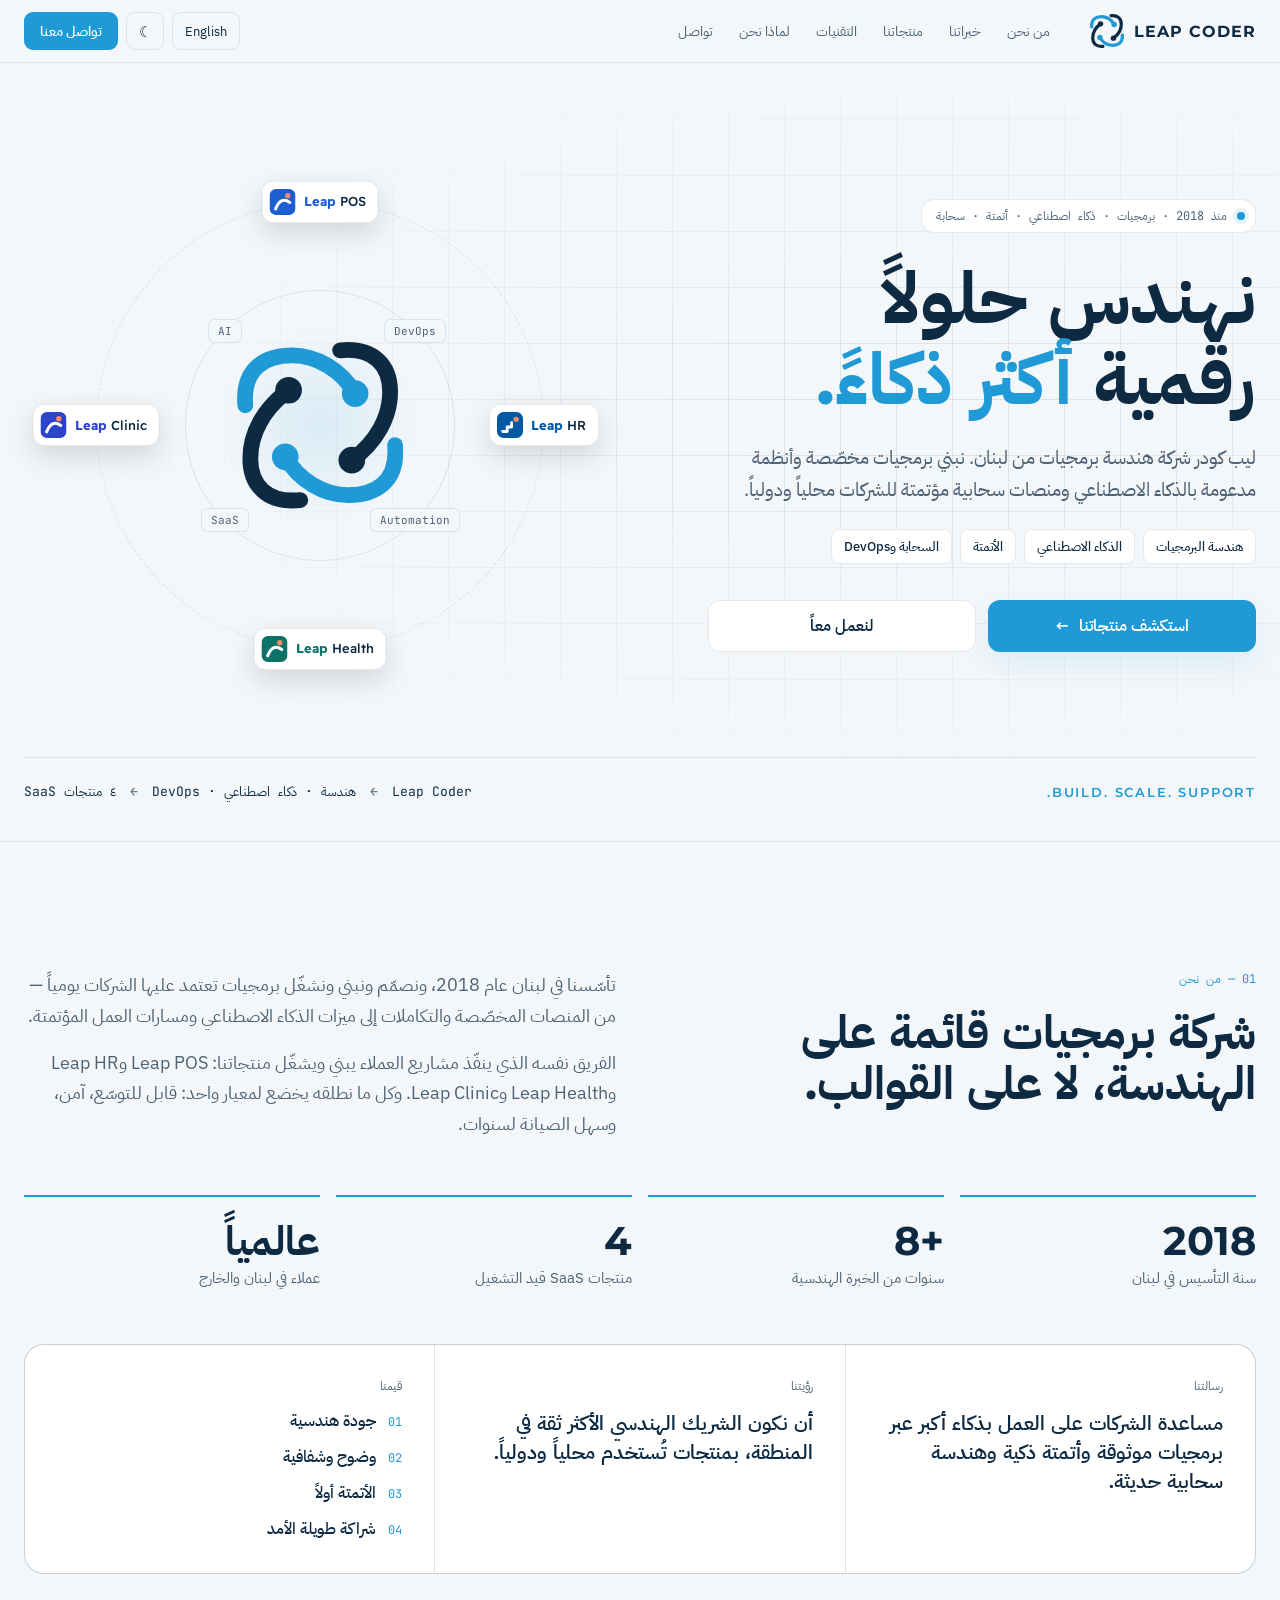
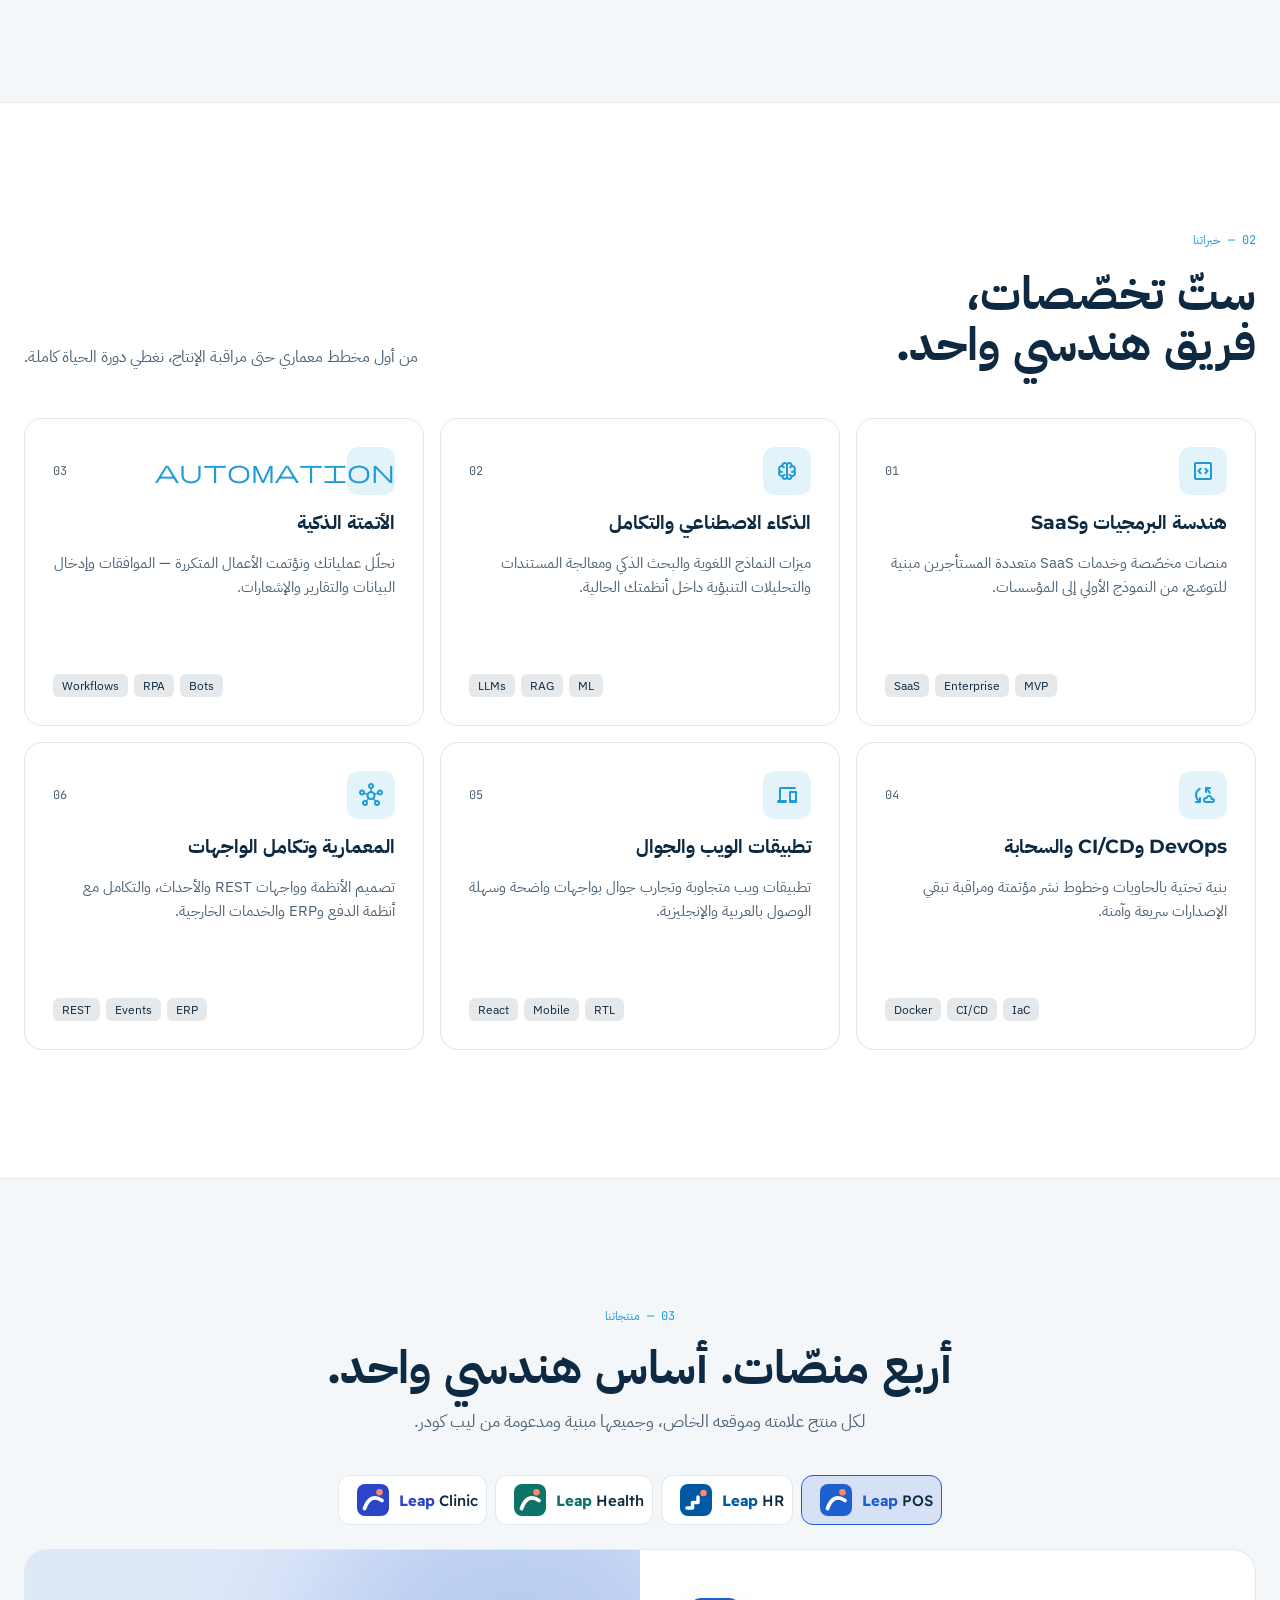
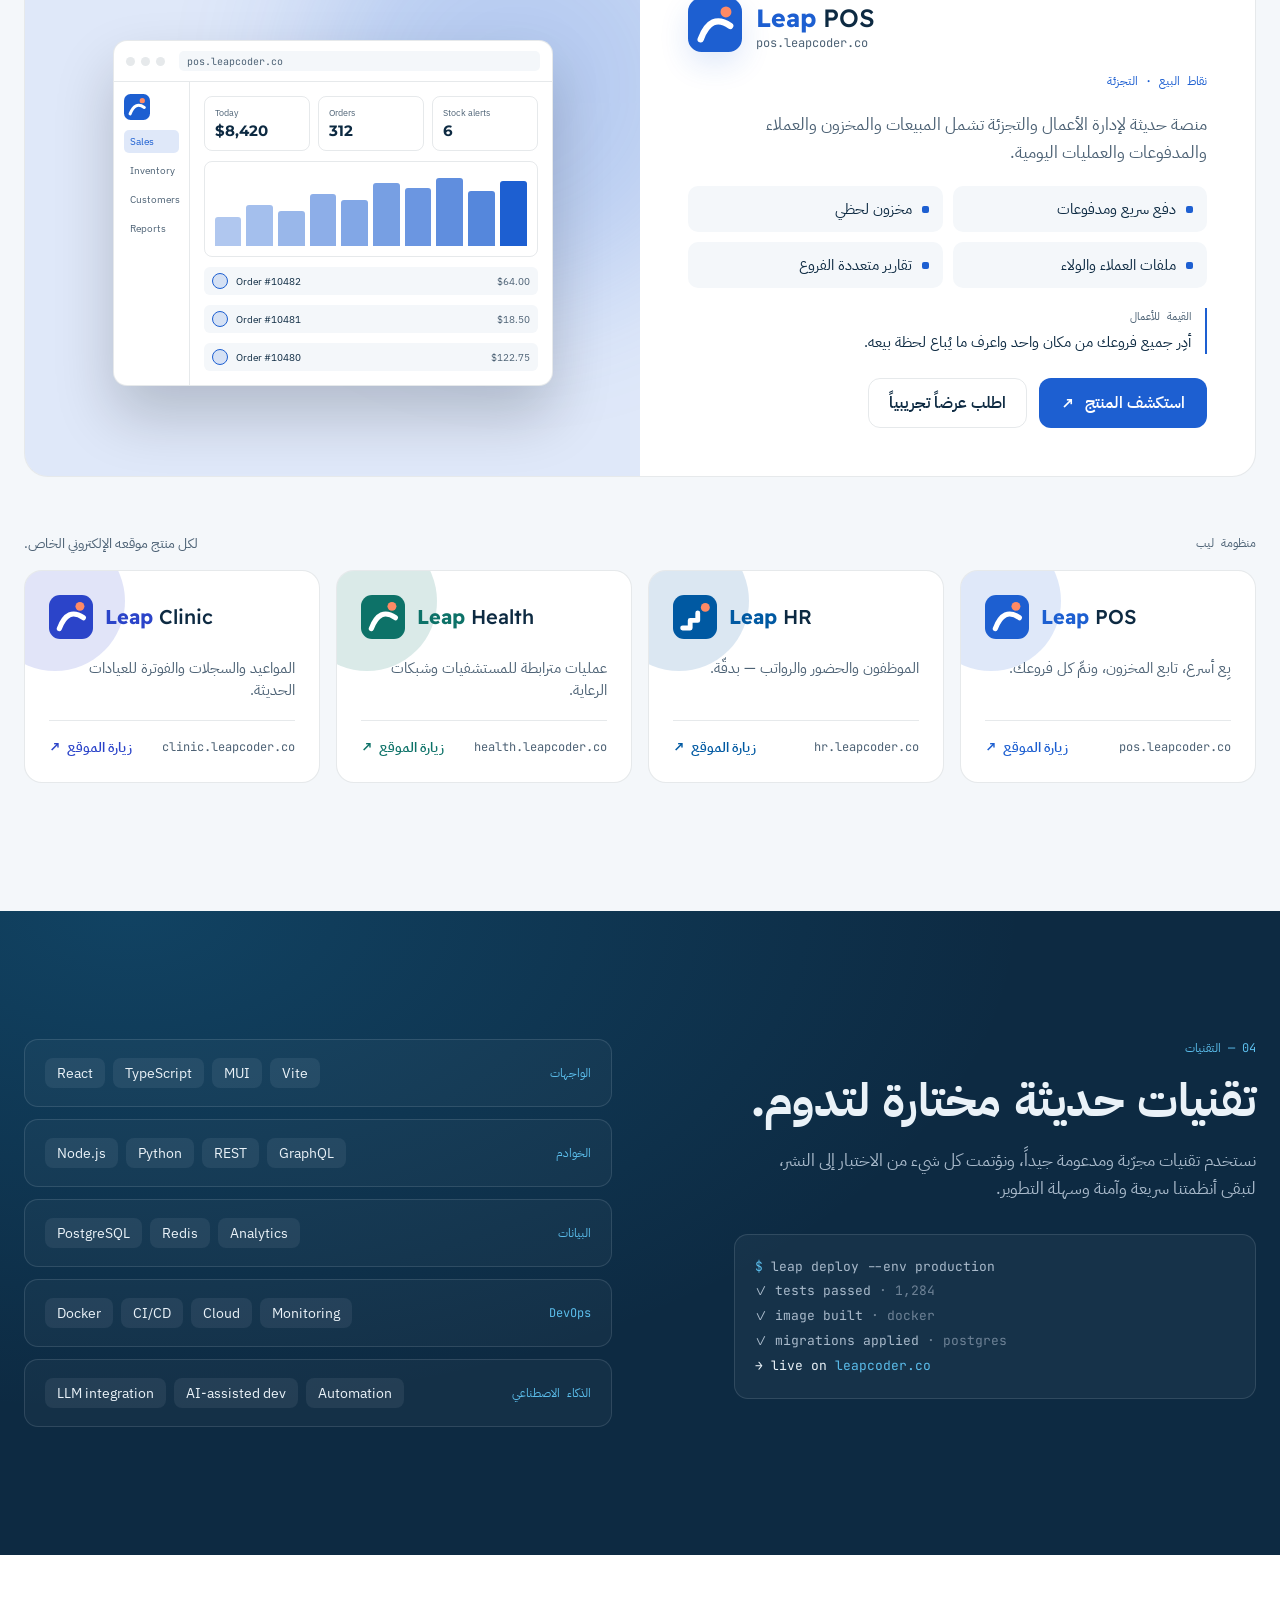
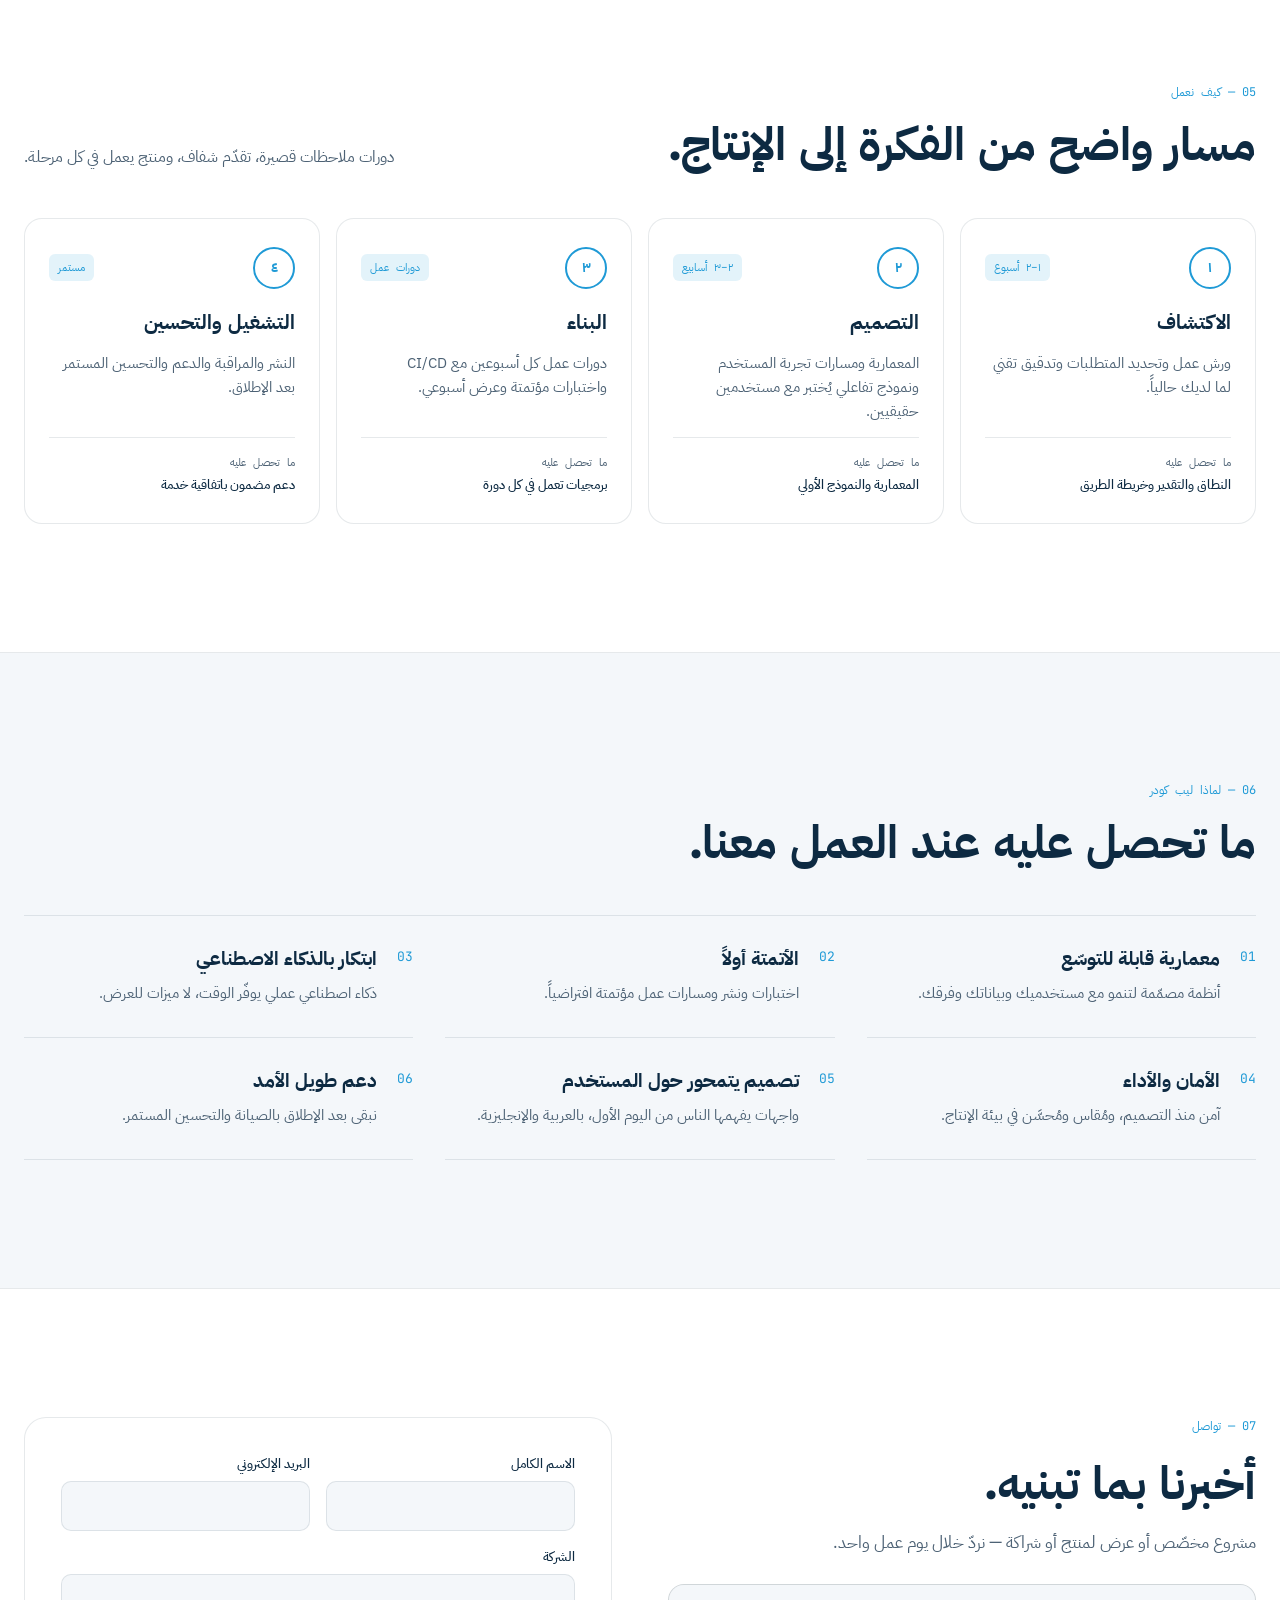
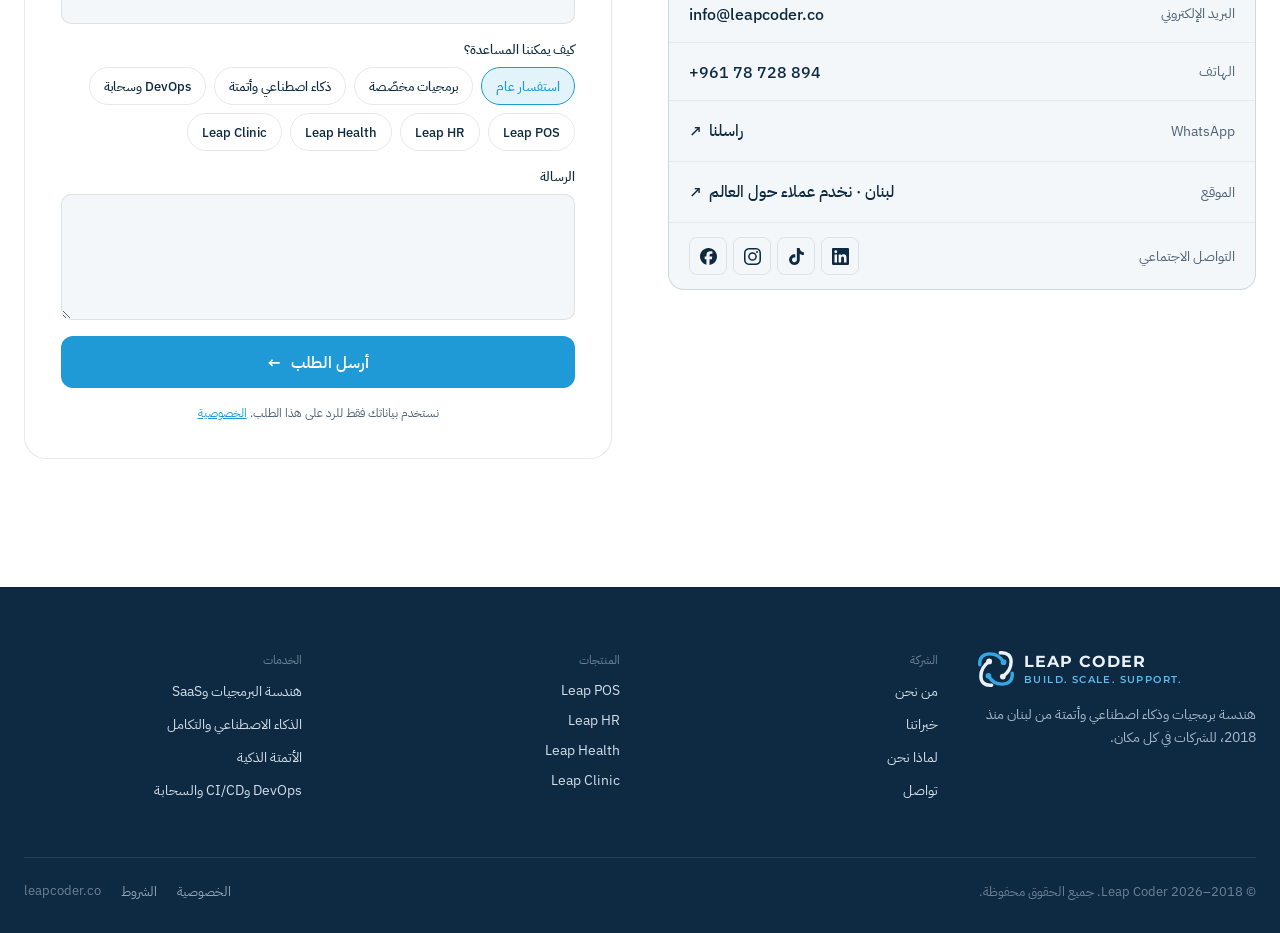
==== ar/index.html @ 36e9405f "build: leap-coder 5da860b" ====
<!doctype html>
<html lang="ar" dir="rtl">
  <head>
    <meta charset="UTF-8" />
    <meta name="viewport" content="width=device-width, initial-scale=1, viewport-fit=cover" />
    <script>
      // Pre-paint: theme from localStorage['lc-theme'] or prefers-color-scheme; lang/dir from the route.
      (function () {
        var d = document.documentElement;
        var t = null;
        try { t = localStorage.getItem('lc-theme'); } catch (e) {}
        if (t !== 'light' && t !== 'dark') {
          t = window.matchMedia && window.matchMedia('(prefers-color-scheme: light)').matches ? 'light' : 'dark';
        }
        d.setAttribute('data-theme', t);
        if (/^\/ar(\/|$)/.test(location.pathname)) { d.lang = 'ar'; d.dir = 'rtl'; }
      })();
    </script>
    <title>ليب كودر — نهندس حلولاً رقمية أكثر ذكاءً</title>
    <meta name="description" content="ليب كودر — هندسة برمجيات وذكاء اصطناعي وأتمتة وDevOps من لبنان. موطن Leap POS وLeap HR وLeap Health وLeap Clinic." />
    <link rel="icon" type="image/svg+xml" href="/leapcoder-mark.svg" />
    <link rel="canonical" href="https://leapcoder.co/ar/" />
    <link rel="alternate" hreflang="en" href="https://leapcoder.co/" />
    <link rel="alternate" hreflang="ar" href="https://leapcoder.co/ar/" />
    <link rel="alternate" hreflang="x-default" href="https://leapcoder.co/" />
    <meta name="theme-color" content="#0D2A42" />
    <meta property="og:type" content="website" />
    <meta property="og:site_name" content="Leap Coder" />
    <meta property="og:locale" content="ar_LB" />
    <meta property="og:title" content="ليب كودر — نهندس حلولاً رقمية أكثر ذكاءً" />
    <meta property="og:description" content="هندسة برمجيات وذكاء اصطناعي وأتمتة وDevOps من لبنان. موطن Leap POS وLeap HR وLeap Health وLeap Clinic." />
    <meta property="og:url" content="https://leapcoder.co/ar/" />
    <meta property="og:image" content="https://leapcoder.co/og-image.png" />
    <meta property="og:image:width" content="1200" />
    <meta property="og:image:height" content="630" />
    <meta name="twitter:card" content="summary_large_image" />
    <meta name="twitter:title" content="ليب كودر — نهندس حلولاً رقمية أكثر ذكاءً" />
    <meta name="twitter:description" content="هندسة برمجيات وذكاء اصطناعي وأتمتة وDevOps من لبنان. موطن Leap POS وLeap HR وLeap Health وLeap Clinic." />
    <meta name="twitter:image" content="https://leapcoder.co/og-image.png" />
    <script type="application/ld+json">{"@context":"https://schema.org","@type":"Organization","name":"Leap Coder","url":"https://leapcoder.co","slogan":"Build. Scale. Support.","foundingDate":"2018","hasMap":"https://maps.app.goo.gl/2paXP2Js2Pjn98LX8","sameAs":["https://www.facebook.com/leapcoder","https://www.instagram.com/leap_coder","https://www.tiktok.com/@leap_coder","https://www.linkedin.com/company/leap-coder"],"foundingLocation":{"@type":"Place","name":"Lebanon"},"email":"info@leapcoder.co","telephone":"+961-78-728-894","contactPoint":{"@type":"ContactPoint","telephone":"+961-78-728-894","email":"info@leapcoder.co","contactType":"sales","availableLanguage":["English","Arabic"]},"address":{"@type":"PostalAddress","addressCountry":"LB"},"brand":[{"@type":"Brand","name":"Leap POS","url":"https://pos.leapcoder.co"},{"@type":"Brand","name":"Leap HR","url":"https://hr.leapcoder.co"},{"@type":"Brand","name":"Leap Health","url":"https://health.leapcoder.co"},{"@type":"Brand","name":"Leap Clinic","url":"https://clinic.leapcoder.co"}]}</script>
    <link rel="preconnect" href="https://fonts.googleapis.com" />
    <link rel="preconnect" href="https://fonts.gstatic.com" crossorigin />
    <link
      rel="stylesheet"
      href="https://fonts.googleapis.com/css2?family=IBM+Plex+Sans+Arabic:wght@400;500;600;700&family=IBM+Plex+Sans:wght@400;500;600&family=JetBrains+Mono:wght@400;500&family=Montserrat:wght@600;700&family=Readex+Pro:wght@500;700&display=swap"
    />
    <link
      rel="stylesheet"
      href="https://fonts.googleapis.com/css2?family=Material+Symbols+Rounded:opsz,wght,FILL,GRAD@24,400,0,0&display=block"
    />
    <script type="module" crossorigin src="/assets/index-DLd6zJIb.js"></script>
    <link rel="stylesheet" crossorigin href="/assets/index-B8cOU7kC.css">
  </head>
  <body>
    <div id="root"></div>
  </body>
</html>
---- assets/index-B8cOU7kC.css ----
html{background:#06111c;color-scheme:dark}html[data-theme=light]{background:#f4f7fa;color-scheme:light}html[data-theme=light] body{background:#f4f7fa}html[data-theme=dark] body{background:#06111c}body{margin:0}
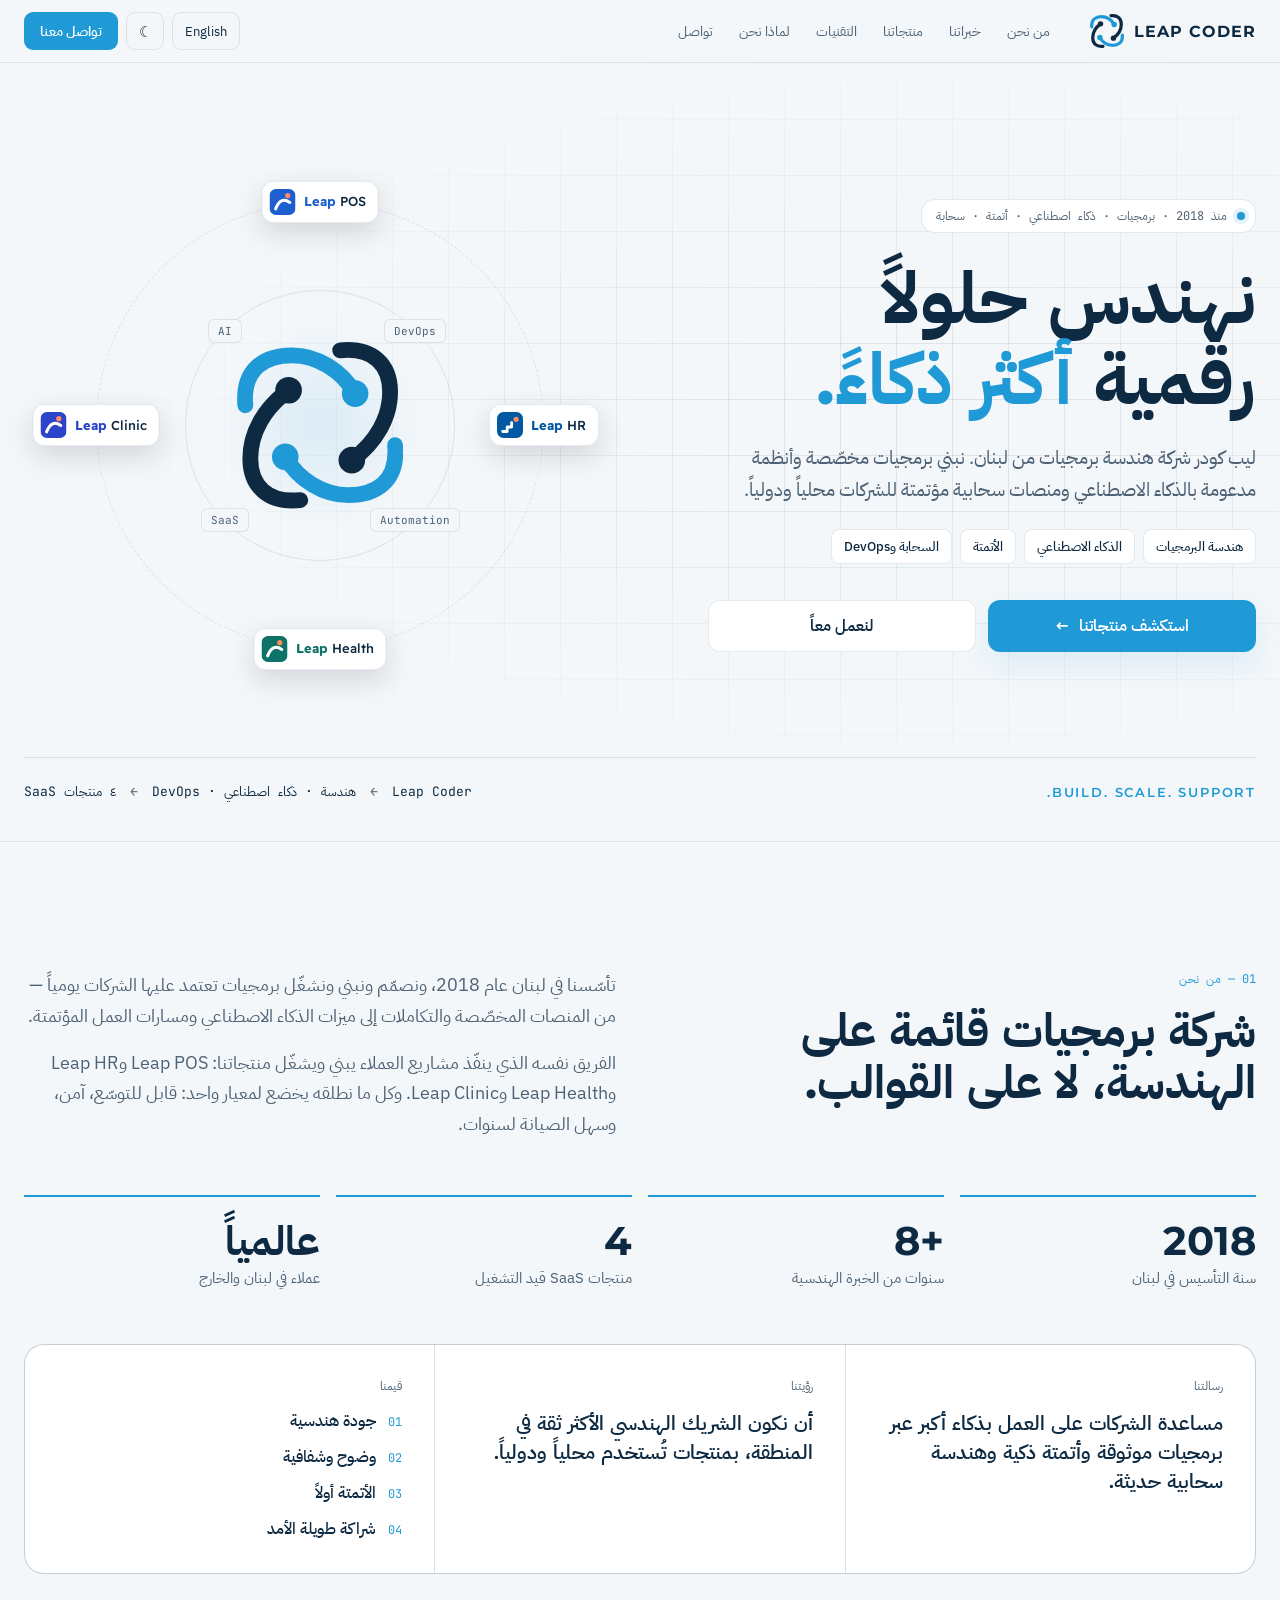
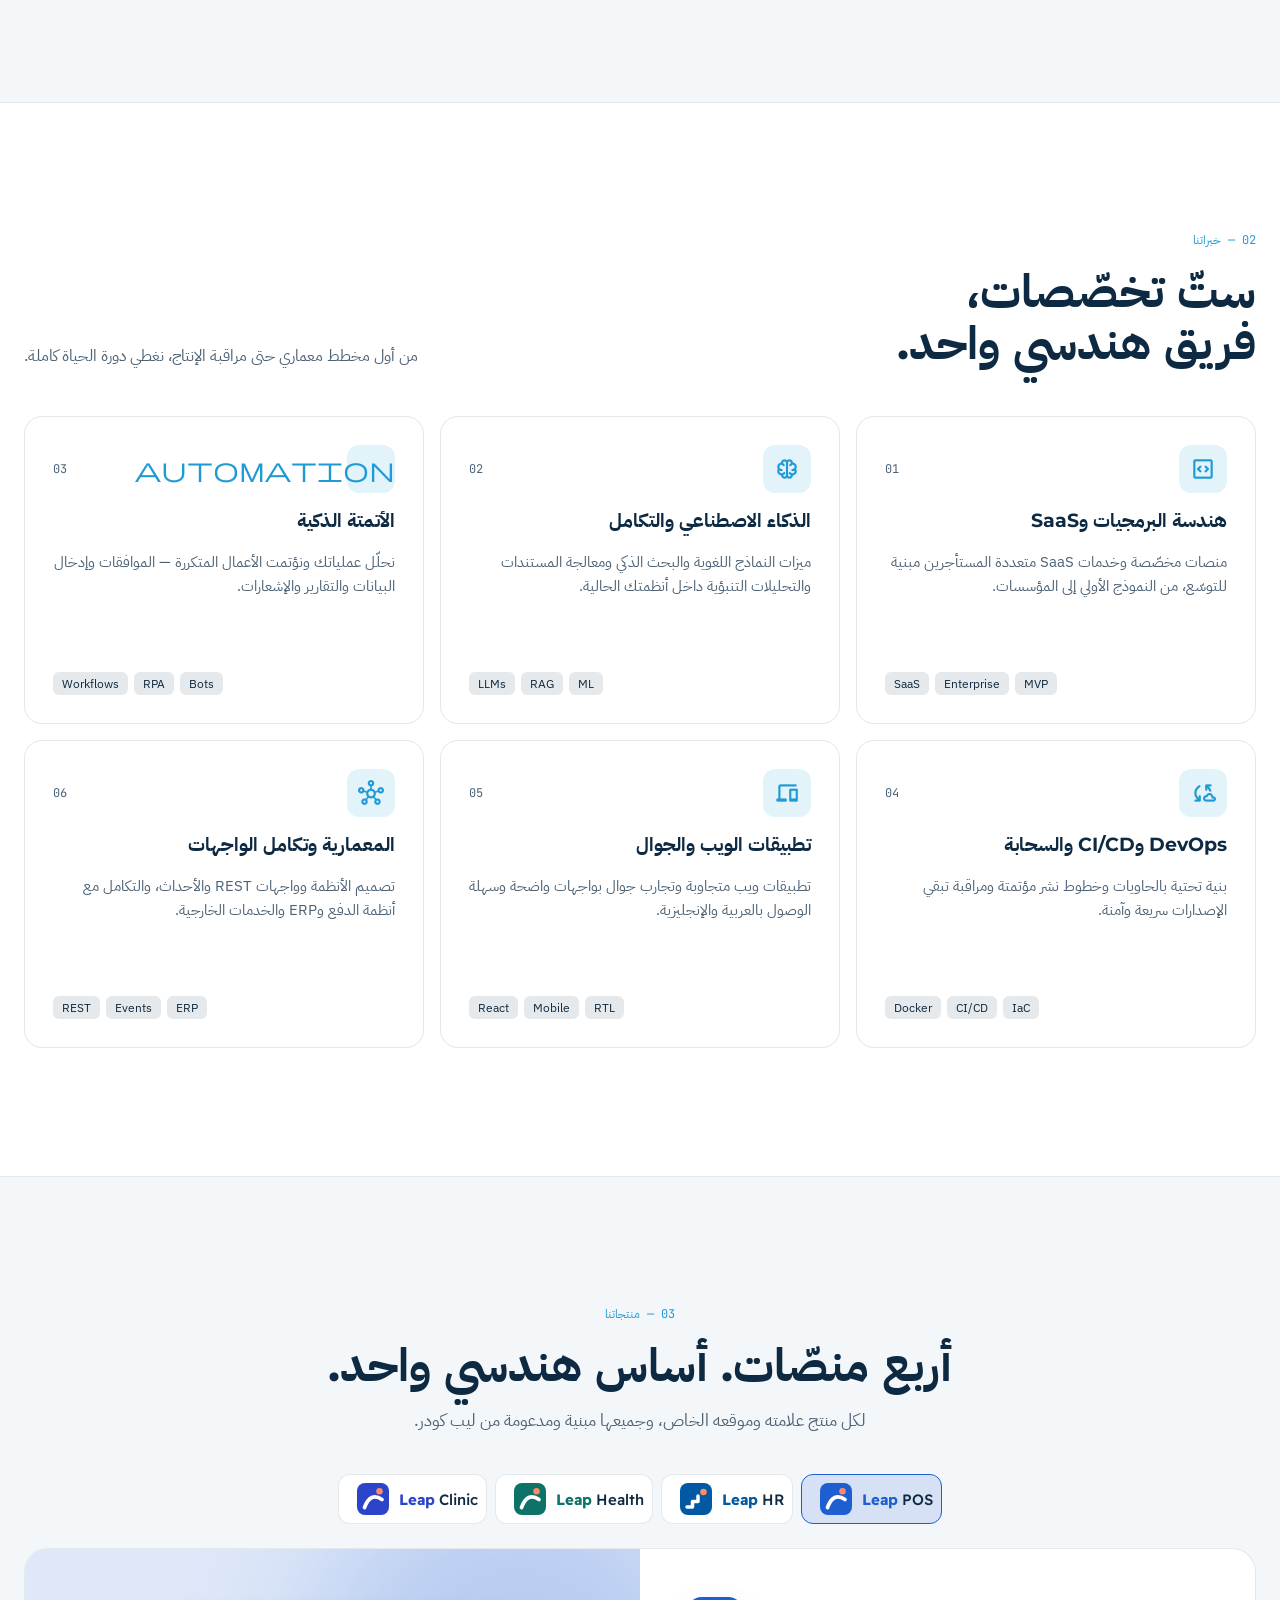
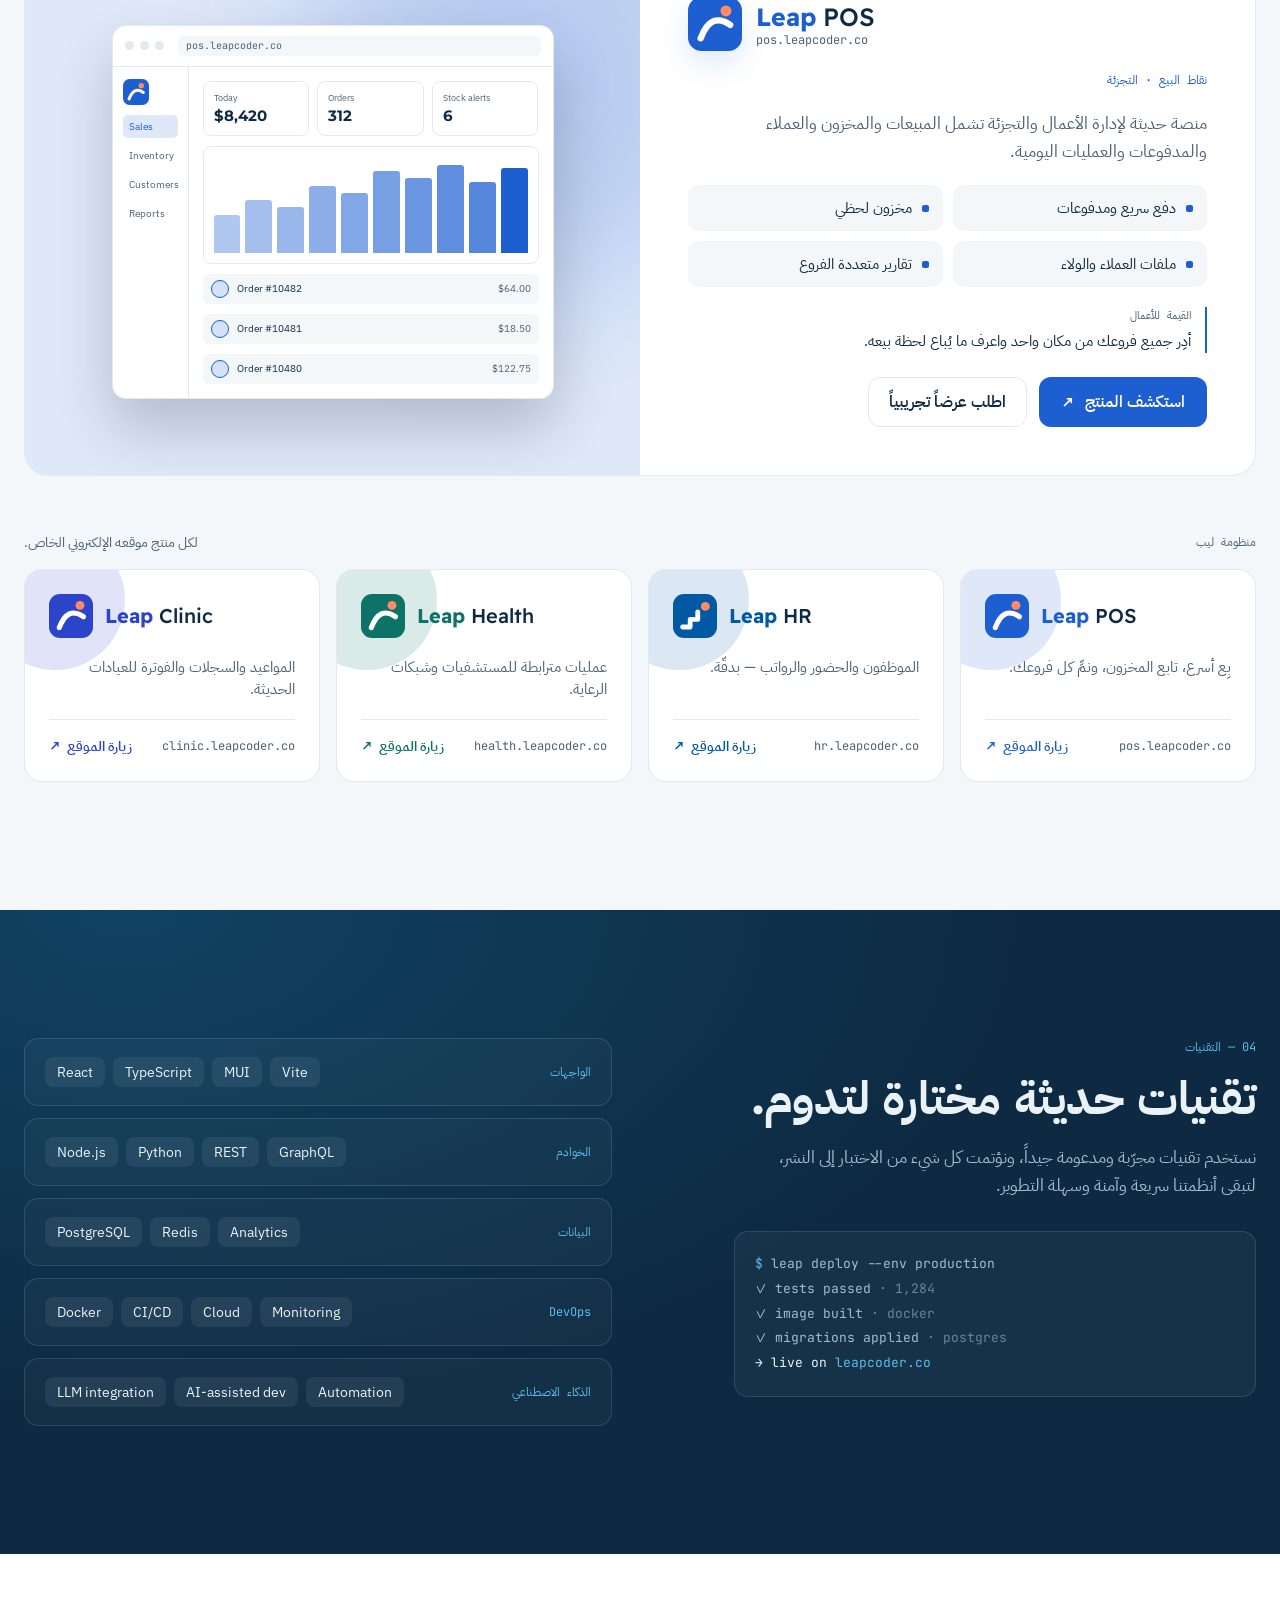
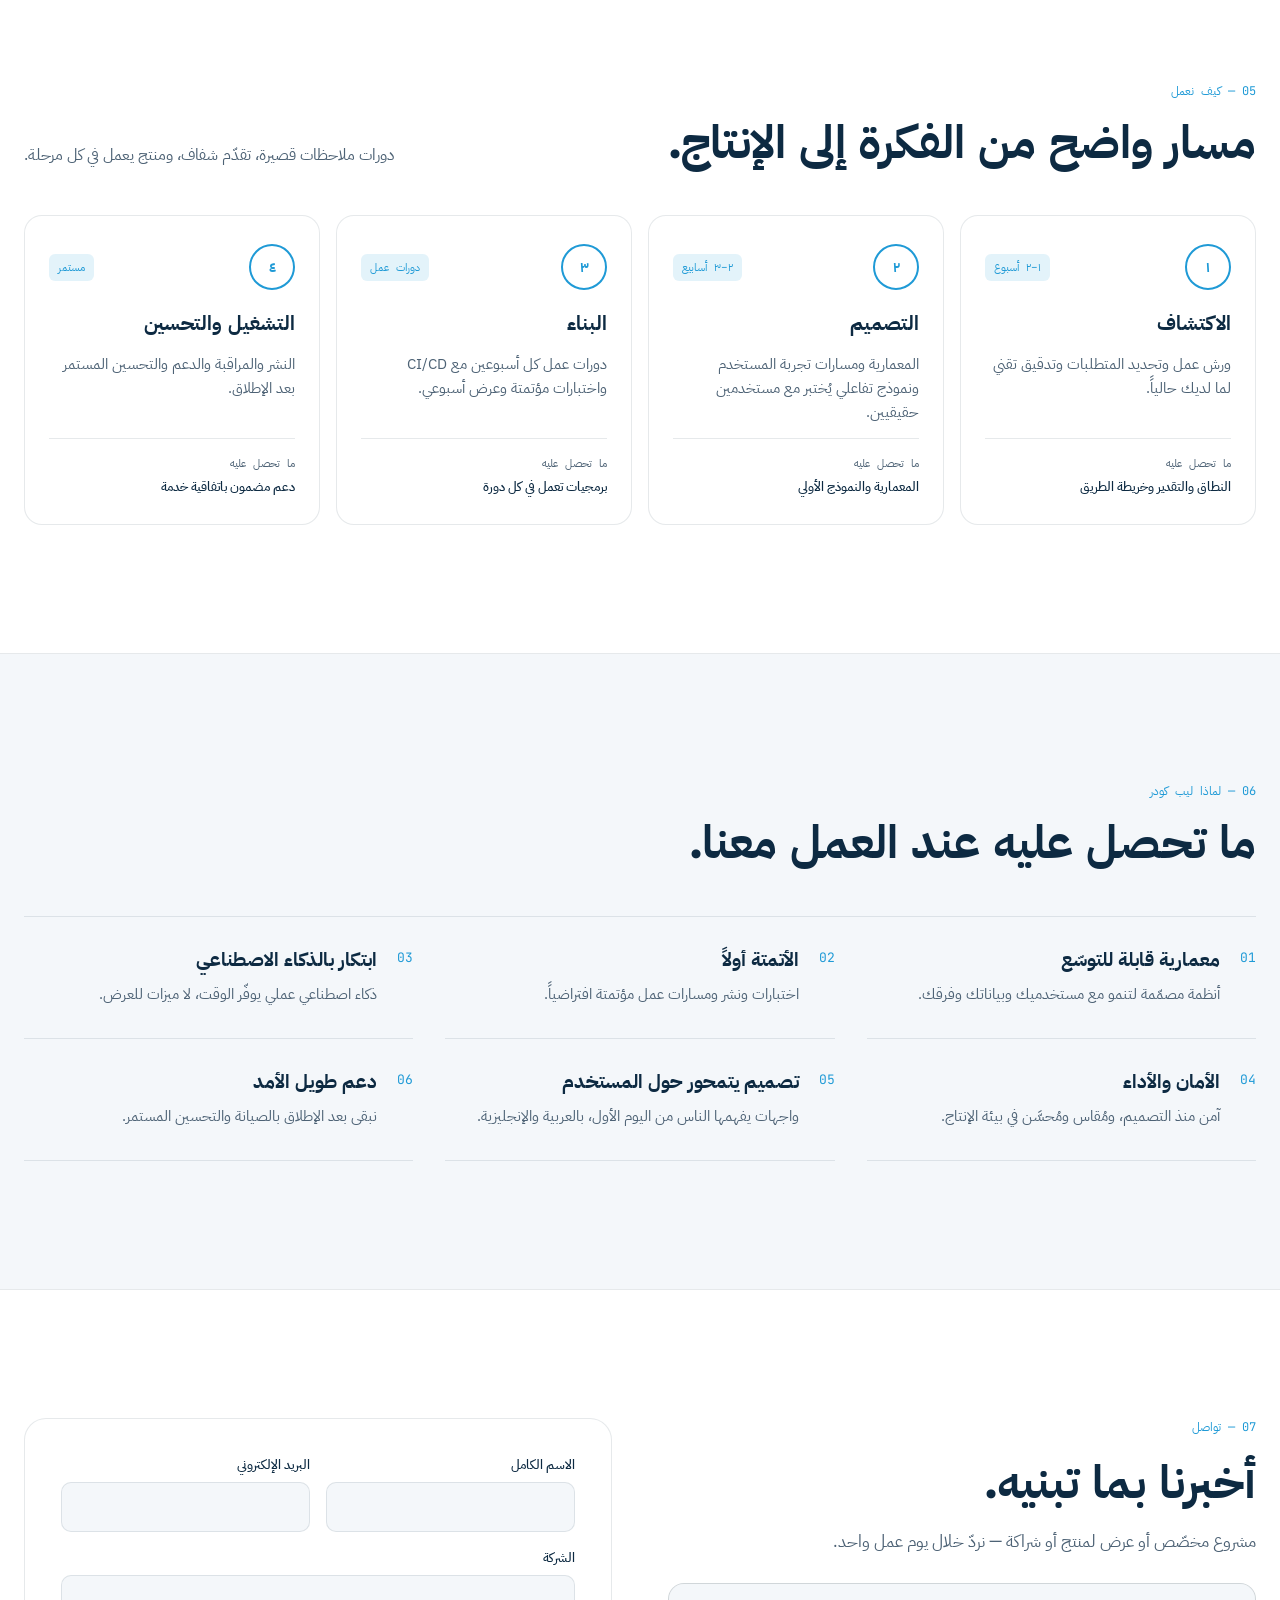
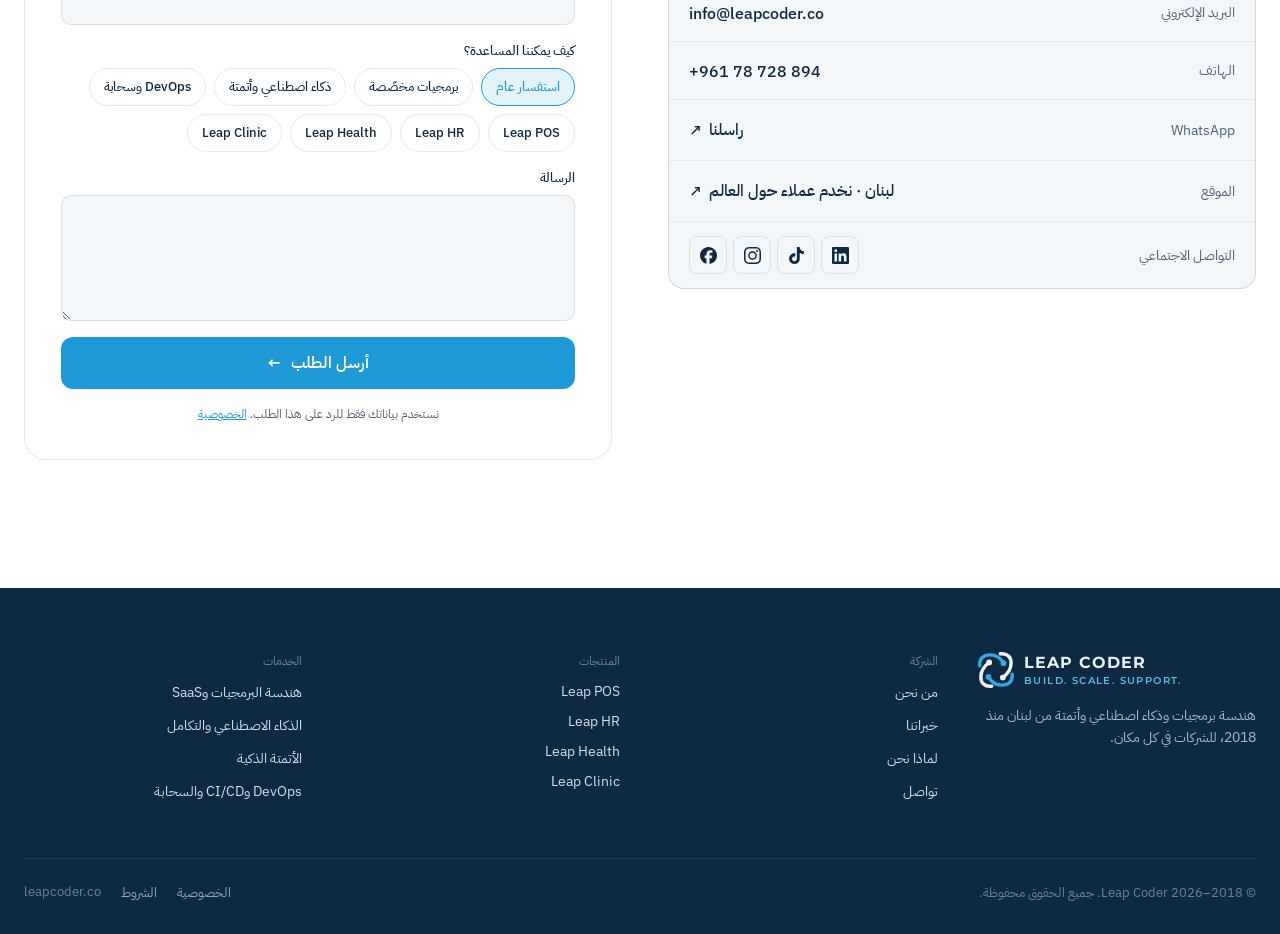
==== commit 6a256612: "build: leap-coder 00f8e4a" ====
--- a/ar/index.html
+++ b/ar/index.html
@@ -19,25 +19,25 @@
     <title>ليب كودر — نهندس حلولاً رقمية أكثر ذكاءً</title>
     <meta name="description" content="ليب كودر — هندسة برمجيات وذكاء اصطناعي وأتمتة وDevOps من لبنان. موطن Leap POS وLeap HR وLeap Health وLeap Clinic." />
     <link rel="icon" type="image/svg+xml" href="/leapcoder-mark.svg" />
-    <link rel="canonical" href="https://leapcoder.co/ar/" />
-    <link rel="alternate" hreflang="en" href="https://leapcoder.co/" />
-    <link rel="alternate" hreflang="ar" href="https://leapcoder.co/ar/" />
-    <link rel="alternate" hreflang="x-default" href="https://leapcoder.co/" />
+    <link rel="canonical" href="https://www.leapcoder.co/ar/" />
+    <link rel="alternate" hreflang="en" href="https://www.leapcoder.co/" />
+    <link rel="alternate" hreflang="ar" href="https://www.leapcoder.co/ar/" />
+    <link rel="alternate" hreflang="x-default" href="https://www.leapcoder.co/" />
     <meta name="theme-color" content="#0D2A42" />
     <meta property="og:type" content="website" />
     <meta property="og:site_name" content="Leap Coder" />
     <meta property="og:locale" content="ar_LB" />
     <meta property="og:title" content="ليب كودر — نهندس حلولاً رقمية أكثر ذكاءً" />
     <meta property="og:description" content="هندسة برمجيات وذكاء اصطناعي وأتمتة وDevOps من لبنان. موطن Leap POS وLeap HR وLeap Health وLeap Clinic." />
-    <meta property="og:url" content="https://leapcoder.co/ar/" />
-    <meta property="og:image" content="https://leapcoder.co/og-image.png" />
+    <meta property="og:url" content="https://www.leapcoder.co/ar/" />
+    <meta property="og:image" content="https://www.leapcoder.co/og-image.png" />
     <meta property="og:image:width" content="1200" />
     <meta property="og:image:height" content="630" />
     <meta name="twitter:card" content="summary_large_image" />
     <meta name="twitter:title" content="ليب كودر — نهندس حلولاً رقمية أكثر ذكاءً" />
     <meta name="twitter:description" content="هندسة برمجيات وذكاء اصطناعي وأتمتة وDevOps من لبنان. موطن Leap POS وLeap HR وLeap Health وLeap Clinic." />
-    <meta name="twitter:image" content="https://leapcoder.co/og-image.png" />
-    <script type="application/ld+json">{"@context":"https://schema.org","@type":"Organization","name":"Leap Coder","url":"https://leapcoder.co","slogan":"Build. Scale. Support.","foundingDate":"2018","hasMap":"https://maps.app.goo.gl/2paXP2Js2Pjn98LX8","sameAs":["https://www.facebook.com/leapcoder","https://www.instagram.com/leap_coder","https://www.tiktok.com/@leap_coder","https://www.linkedin.com/company/leap-coder"],"foundingLocation":{"@type":"Place","name":"Lebanon"},"email":"info@leapcoder.co","telephone":"+961-78-728-894","contactPoint":{"@type":"ContactPoint","telephone":"+961-78-728-894","email":"info@leapcoder.co","contactType":"sales","availableLanguage":["English","Arabic"]},"address":{"@type":"PostalAddress","addressCountry":"LB"},"brand":[{"@type":"Brand","name":"Leap POS","url":"https://pos.leapcoder.co"},{"@type":"Brand","name":"Leap HR","url":"https://hr.leapcoder.co"},{"@type":"Brand","name":"Leap Health","url":"https://health.leapcoder.co"},{"@type":"Brand","name":"Leap Clinic","url":"https://clinic.leapcoder.co"}]}</script>
+    <meta name="twitter:image" content="https://www.leapcoder.co/og-image.png" />
+    <script type="application/ld+json">{"@context":"https://schema.org","@type":"Organization","name":"Leap Coder","url":"https://www.leapcoder.co","slogan":"Build. Scale. Support.","foundingDate":"2018","hasMap":"https://maps.app.goo.gl/2paXP2Js2Pjn98LX8","sameAs":["https://www.facebook.com/leapcoder","https://www.instagram.com/leap_coder","https://www.tiktok.com/@leap_coder","https://www.linkedin.com/company/leap-coder"],"foundingLocation":{"@type":"Place","name":"Lebanon"},"email":"info@leapcoder.co","telephone":"+961-78-728-894","contactPoint":{"@type":"ContactPoint","telephone":"+961-78-728-894","email":"info@leapcoder.co","contactType":"sales","availableLanguage":["English","Arabic"]},"address":{"@type":"PostalAddress","addressCountry":"LB"},"brand":[{"@type":"Brand","name":"Leap POS","url":"https://pos.leapcoder.co"},{"@type":"Brand","name":"Leap HR","url":"https://hr.leapcoder.co"},{"@type":"Brand","name":"Leap Health","url":"https://health.leapcoder.co"},{"@type":"Brand","name":"Leap Clinic","url":"https://clinic.leapcoder.co"}]}</script>
     <link rel="preconnect" href="https://fonts.googleapis.com" />
     <link rel="preconnect" href="https://fonts.gstatic.com" crossorigin />
     <link
@@ -48,7 +48,7 @@
       rel="stylesheet"
       href="https://fonts.googleapis.com/css2?family=Material+Symbols+Rounded:opsz,wght,FILL,GRAD@24,400,0,0&display=block"
     />
-    <script type="module" crossorigin src="/assets/index-DLd6zJIb.js"></script>
+    <script type="module" crossorigin src="/assets/index-Ef6Mz5HG.js"></script>
     <link rel="stylesheet" crossorigin href="/assets/index-B8cOU7kC.css">
   </head>
   <body>
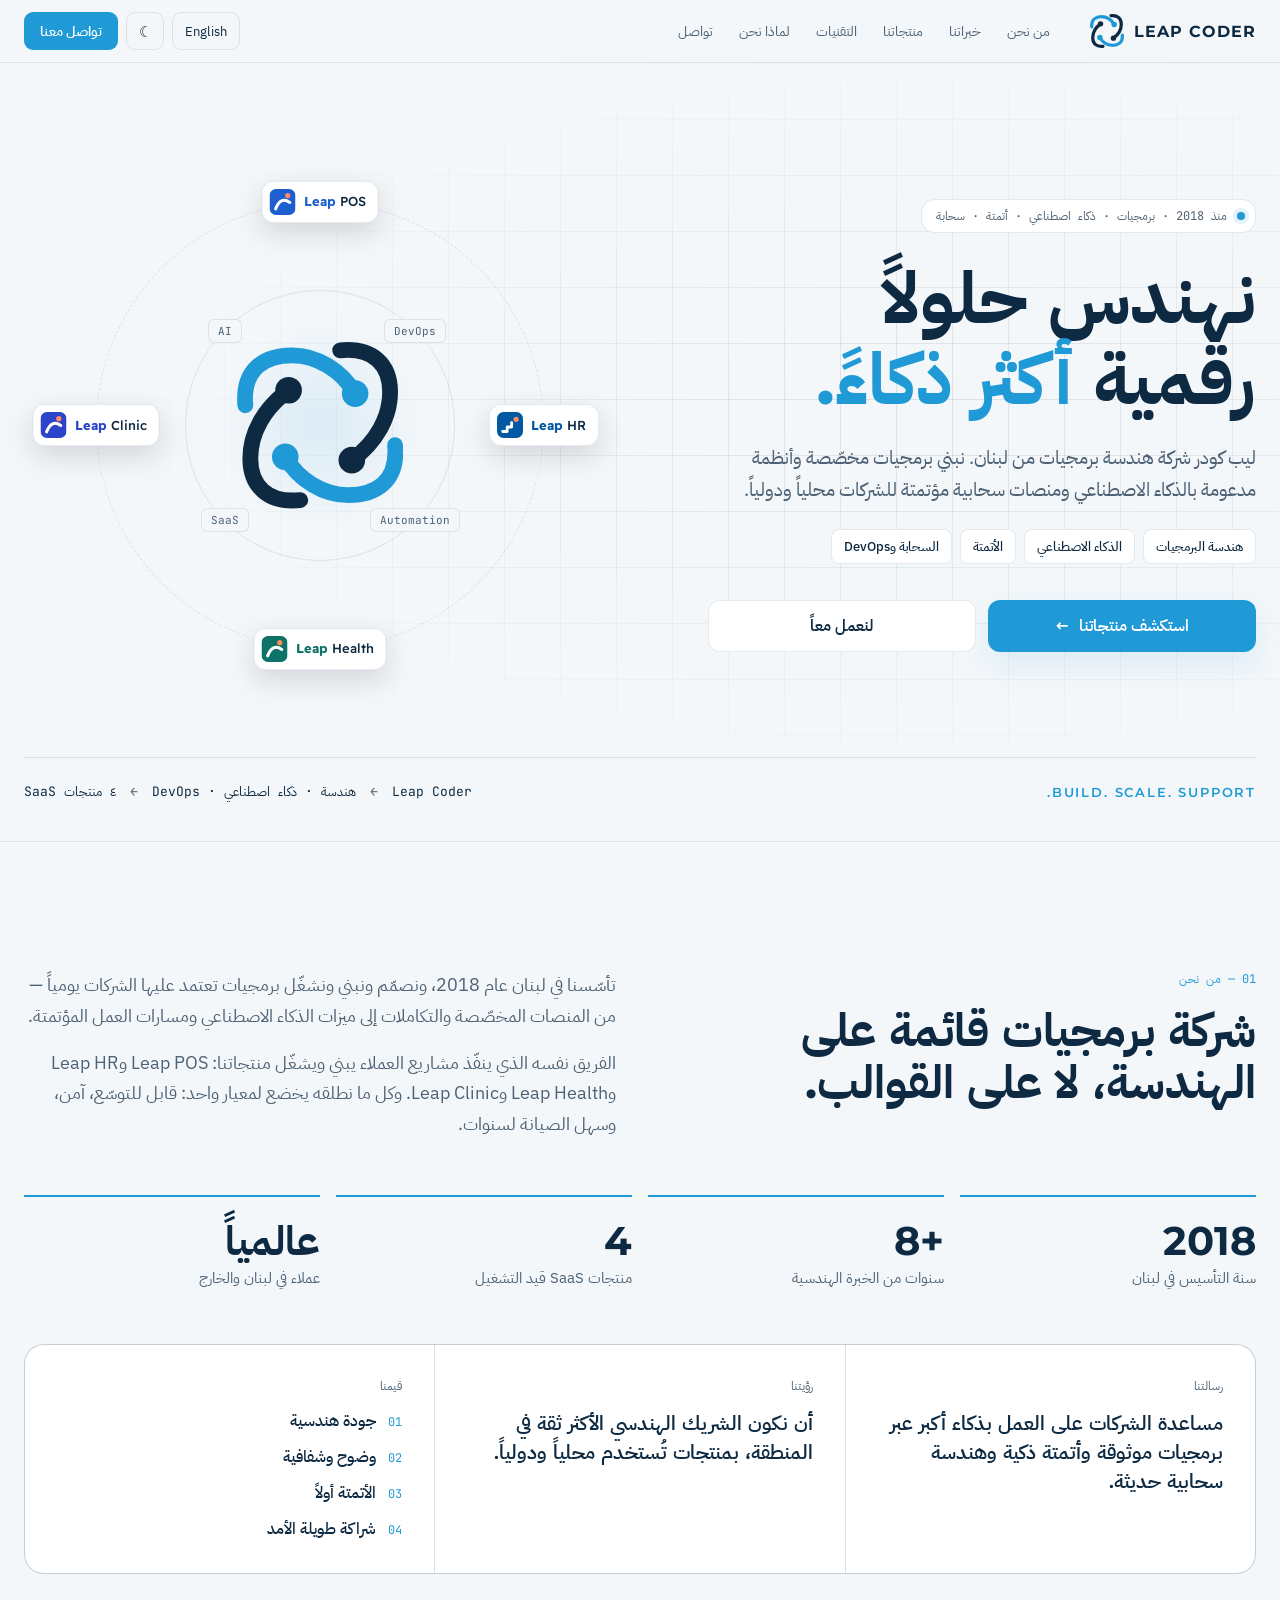
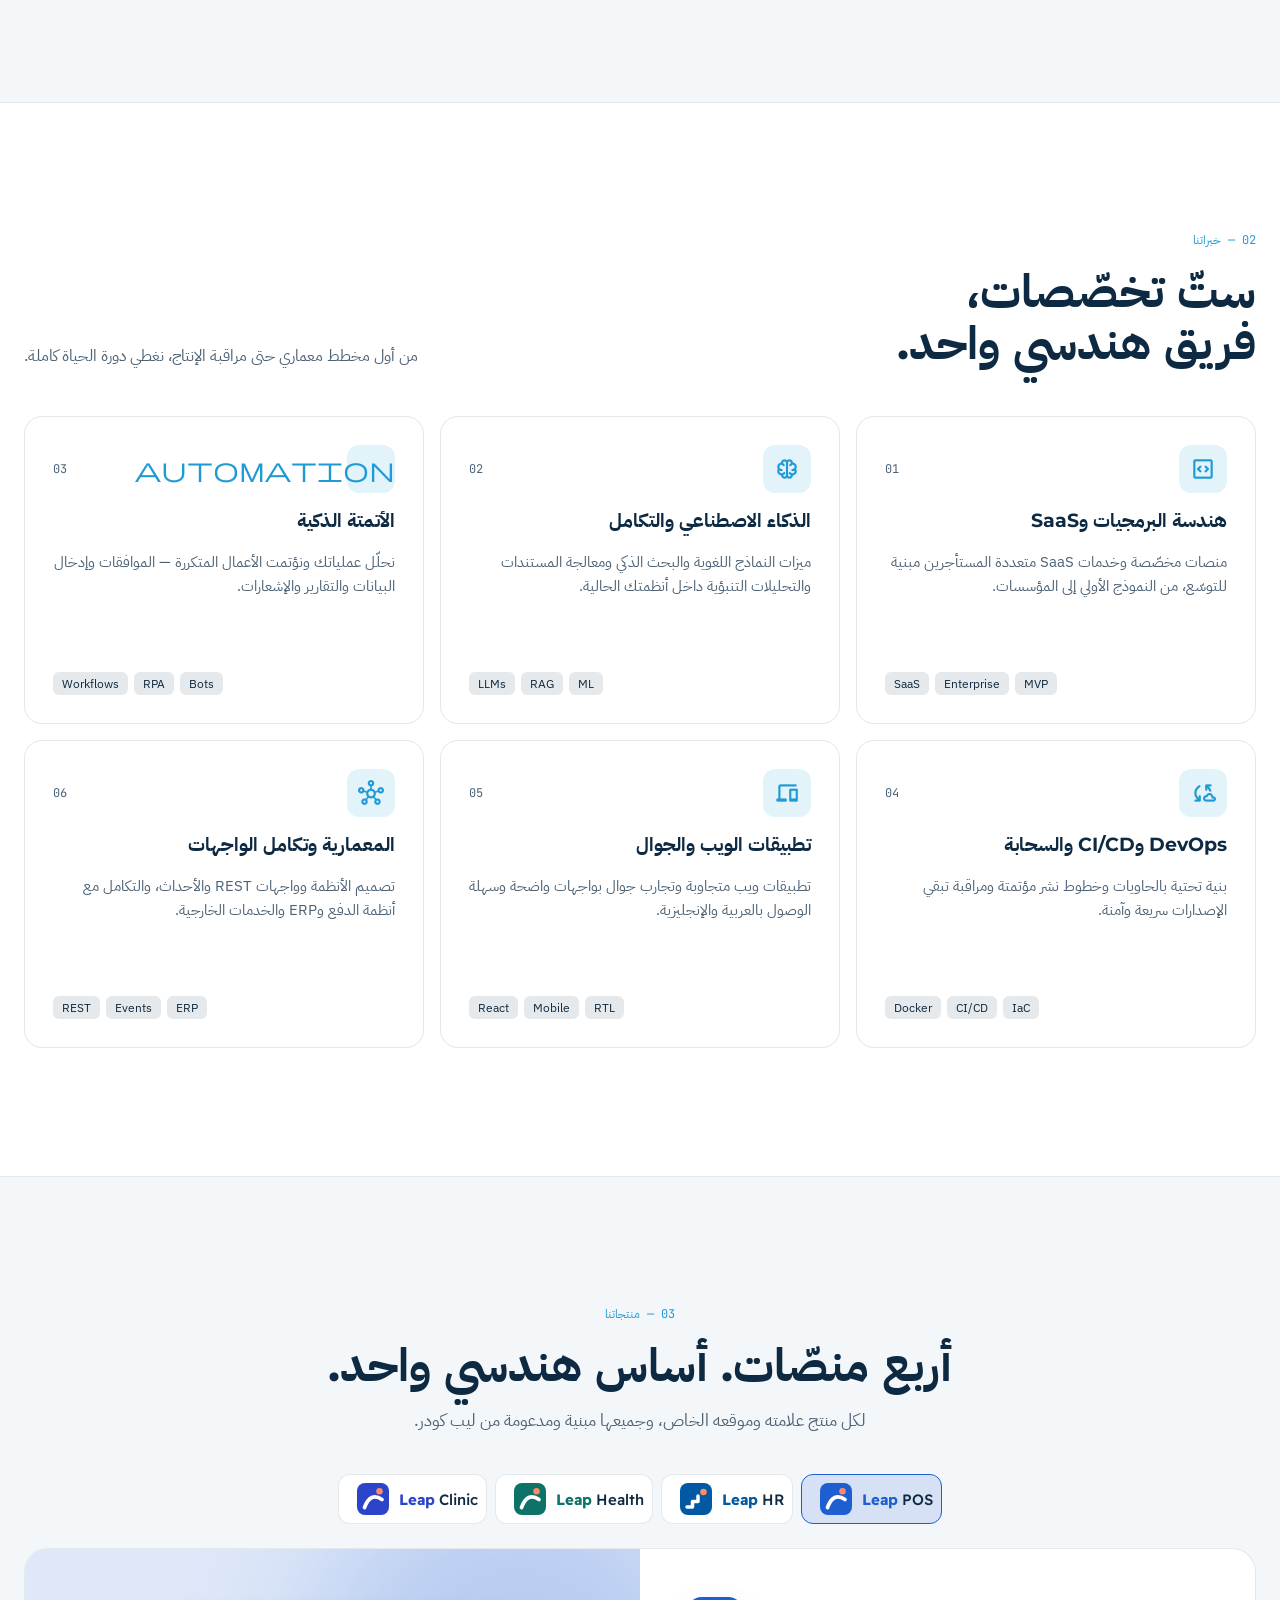
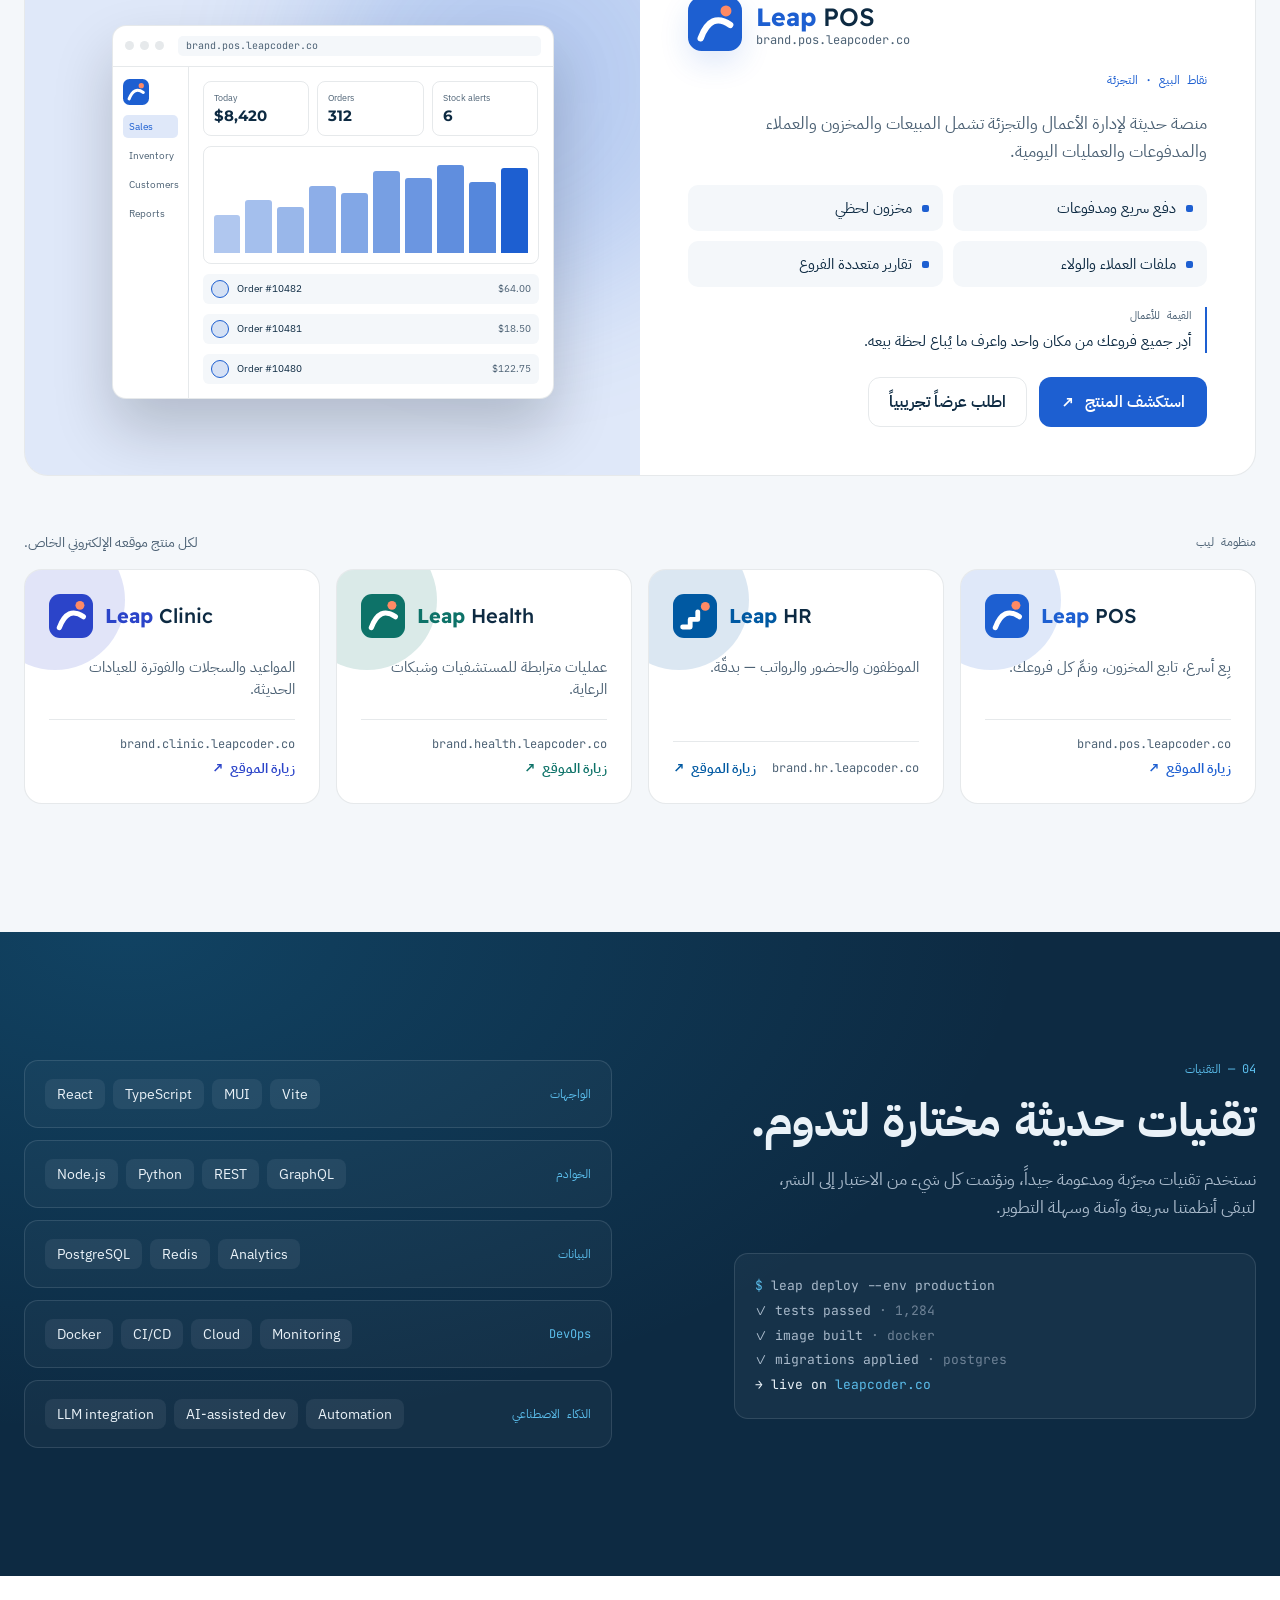
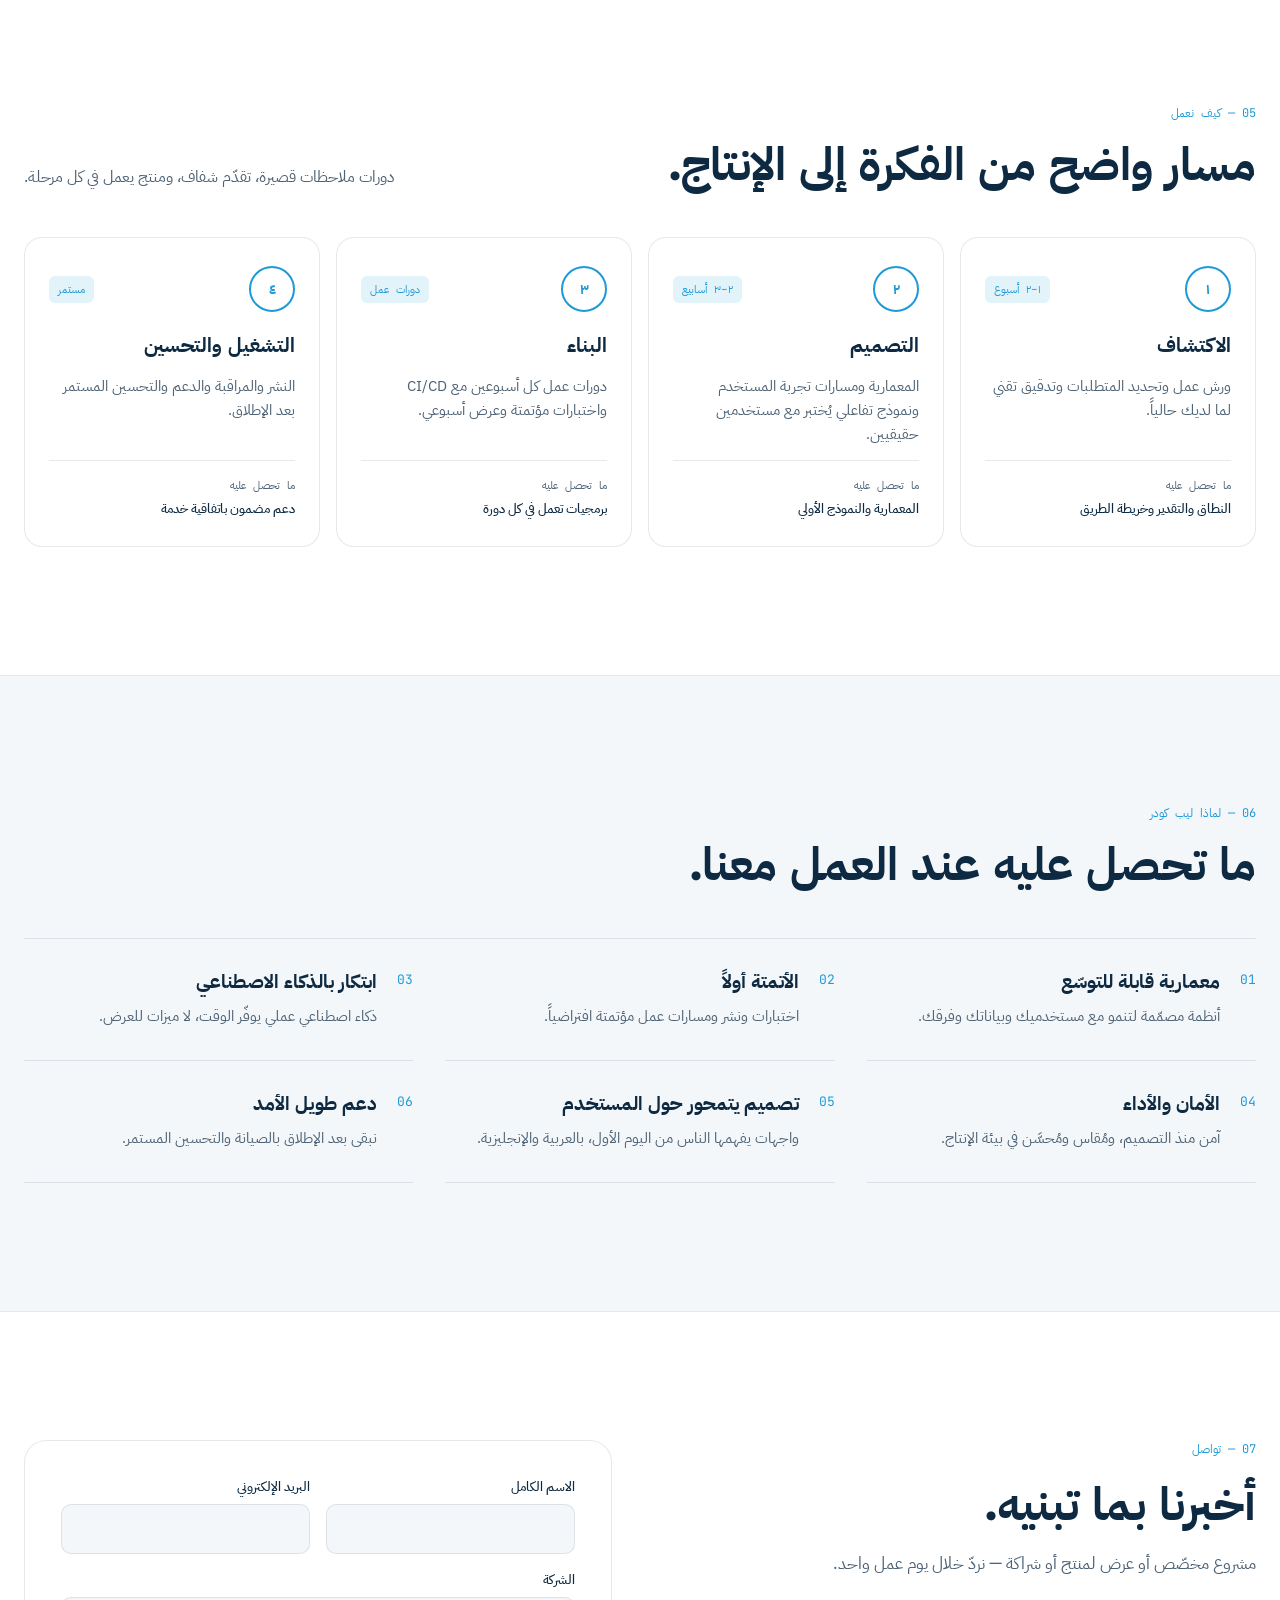
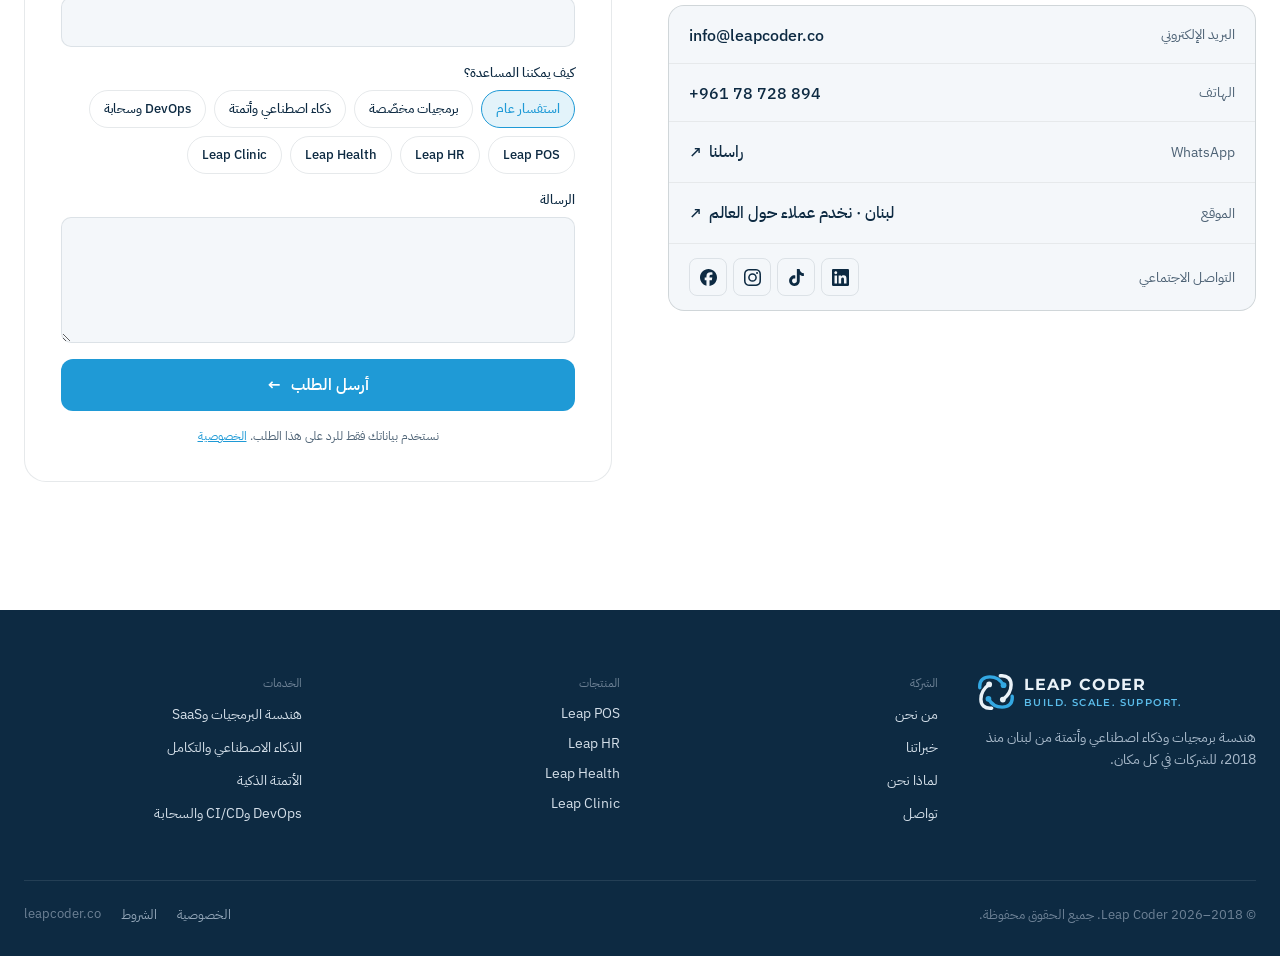
==== commit b3a0f85a: "build: leap-coder 821ecf6" ====
--- a/ar/index.html
+++ b/ar/index.html
@@ -37,7 +37,7 @@
     <meta name="twitter:title" content="ليب كودر — نهندس حلولاً رقمية أكثر ذكاءً" />
     <meta name="twitter:description" content="هندسة برمجيات وذكاء اصطناعي وأتمتة وDevOps من لبنان. موطن Leap POS وLeap HR وLeap Health وLeap Clinic." />
     <meta name="twitter:image" content="https://www.leapcoder.co/og-image.png" />
-    <script type="application/ld+json">{"@context":"https://schema.org","@type":"Organization","name":"Leap Coder","url":"https://www.leapcoder.co","slogan":"Build. Scale. Support.","foundingDate":"2018","hasMap":"https://maps.app.goo.gl/2paXP2Js2Pjn98LX8","sameAs":["https://www.facebook.com/leapcoder","https://www.instagram.com/leap_coder","https://www.tiktok.com/@leap_coder","https://www.linkedin.com/company/leap-coder"],"foundingLocation":{"@type":"Place","name":"Lebanon"},"email":"info@leapcoder.co","telephone":"+961-78-728-894","contactPoint":{"@type":"ContactPoint","telephone":"+961-78-728-894","email":"info@leapcoder.co","contactType":"sales","availableLanguage":["English","Arabic"]},"address":{"@type":"PostalAddress","addressCountry":"LB"},"brand":[{"@type":"Brand","name":"Leap POS","url":"https://pos.leapcoder.co"},{"@type":"Brand","name":"Leap HR","url":"https://hr.leapcoder.co"},{"@type":"Brand","name":"Leap Health","url":"https://health.leapcoder.co"},{"@type":"Brand","name":"Leap Clinic","url":"https://clinic.leapcoder.co"}]}</script>
+    <script type="application/ld+json">{"@context":"https://schema.org","@type":"Organization","name":"Leap Coder","url":"https://www.leapcoder.co","slogan":"Build. Scale. Support.","foundingDate":"2018","hasMap":"https://maps.app.goo.gl/2paXP2Js2Pjn98LX8","sameAs":["https://www.facebook.com/leapcoder","https://www.instagram.com/leap_coder","https://www.tiktok.com/@leap_coder","https://www.linkedin.com/company/leap-coder"],"foundingLocation":{"@type":"Place","name":"Lebanon"},"email":"info@leapcoder.co","telephone":"+961-78-728-894","contactPoint":{"@type":"ContactPoint","telephone":"+961-78-728-894","email":"info@leapcoder.co","contactType":"sales","availableLanguage":["English","Arabic"]},"address":{"@type":"PostalAddress","addressCountry":"LB"},"brand":[{"@type":"Brand","name":"Leap POS","url":"https://brand.pos.leapcoder.co"},{"@type":"Brand","name":"Leap HR","url":"https://brand.hr.leapcoder.co"},{"@type":"Brand","name":"Leap Health","url":"https://brand.health.leapcoder.co"},{"@type":"Brand","name":"Leap Clinic","url":"https://brand.clinic.leapcoder.co"}]}</script>
     <link rel="preconnect" href="https://fonts.googleapis.com" />
     <link rel="preconnect" href="https://fonts.gstatic.com" crossorigin />
     <link
@@ -48,7 +48,7 @@
       rel="stylesheet"
       href="https://fonts.googleapis.com/css2?family=Material+Symbols+Rounded:opsz,wght,FILL,GRAD@24,400,0,0&display=block"
     />
-    <script type="module" crossorigin src="/assets/index-Ef6Mz5HG.js"></script>
+    <script type="module" crossorigin src="/assets/index-kzuEs1a0.js"></script>
     <link rel="stylesheet" crossorigin href="/assets/index-B8cOU7kC.css">
   </head>
   <body>
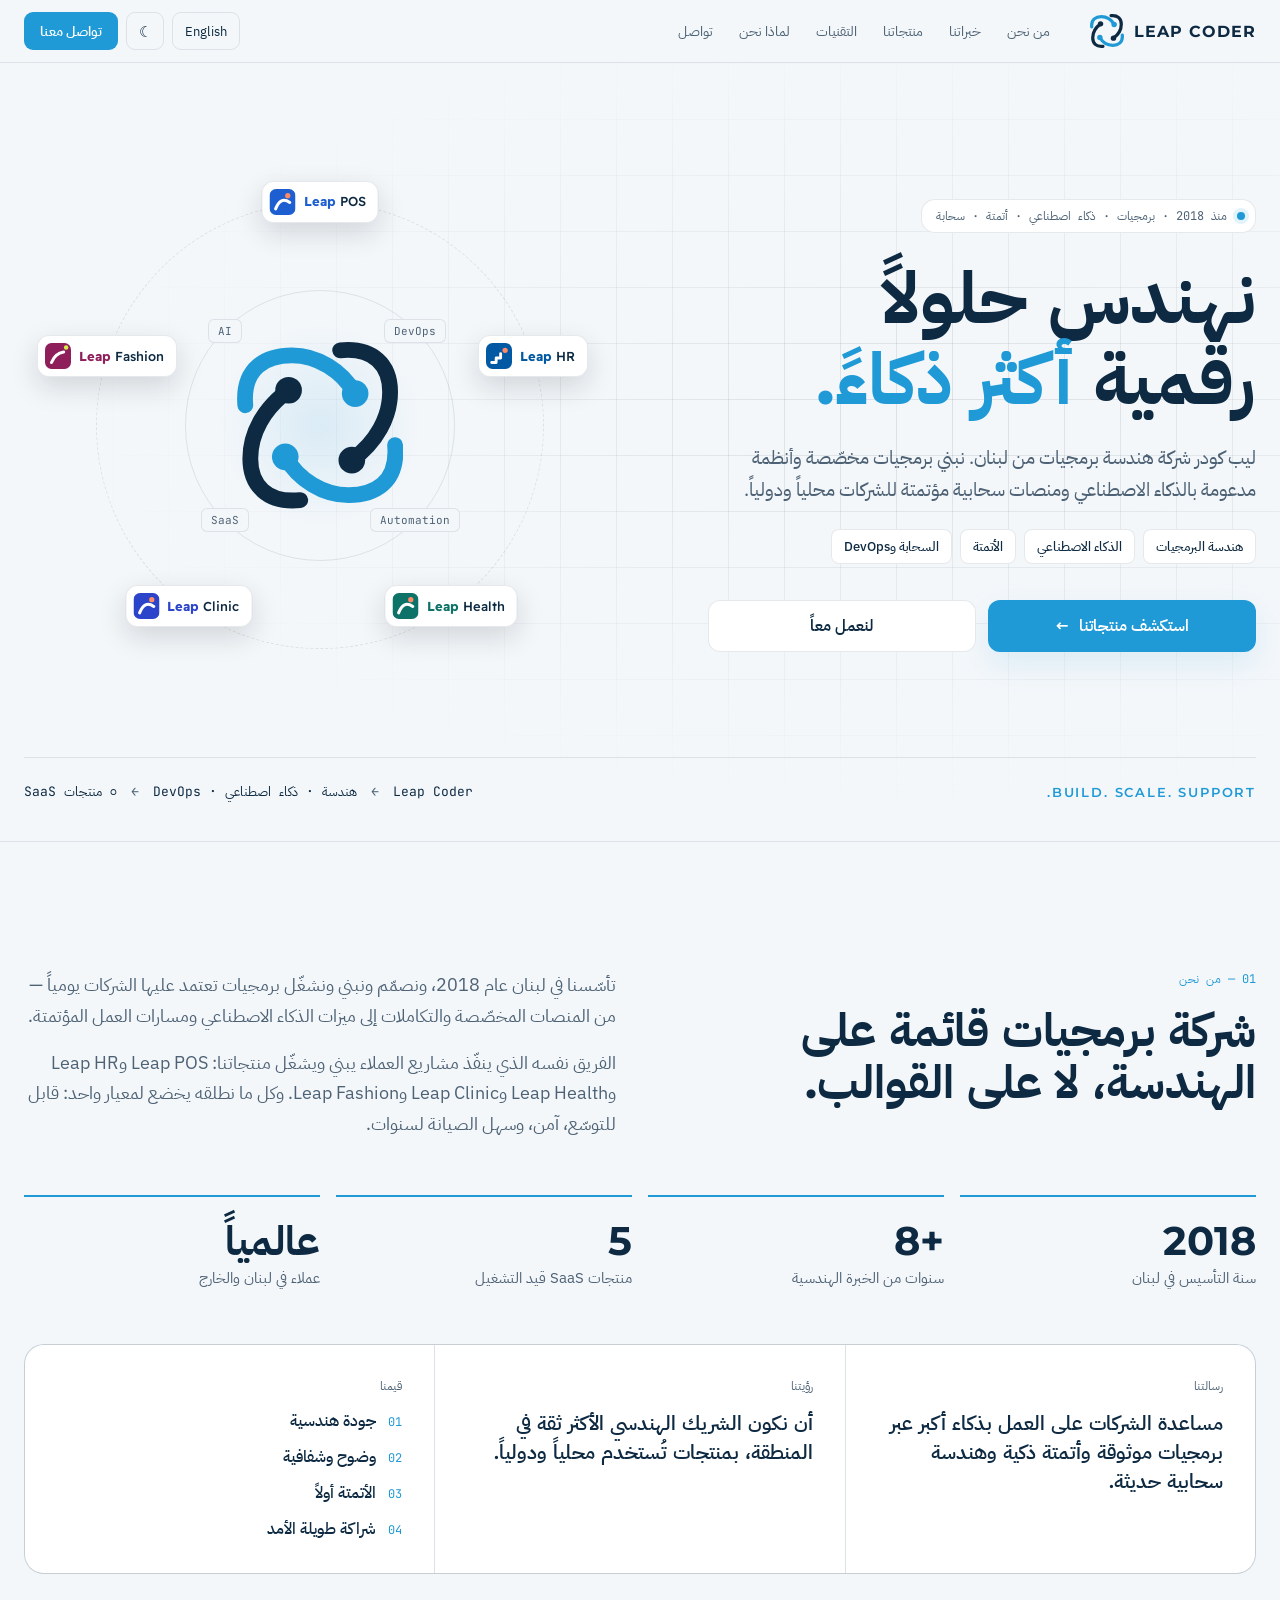
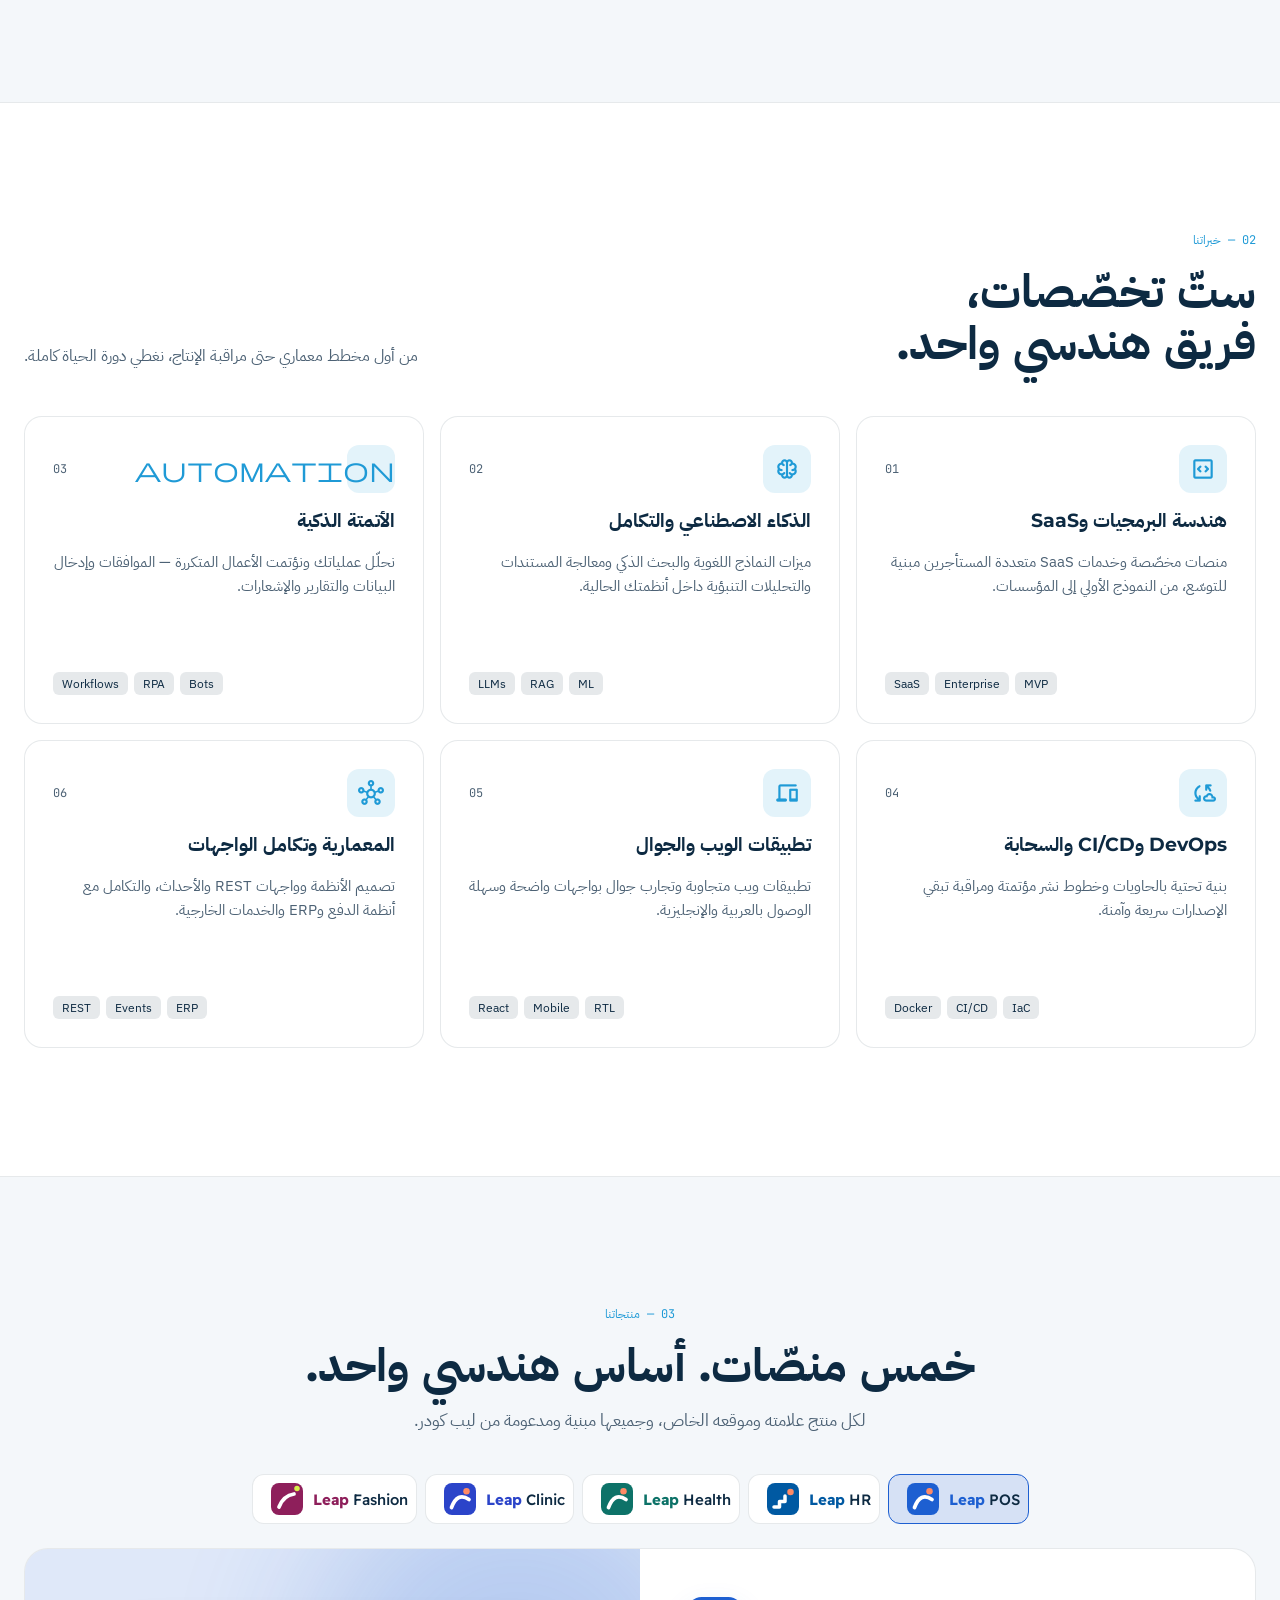
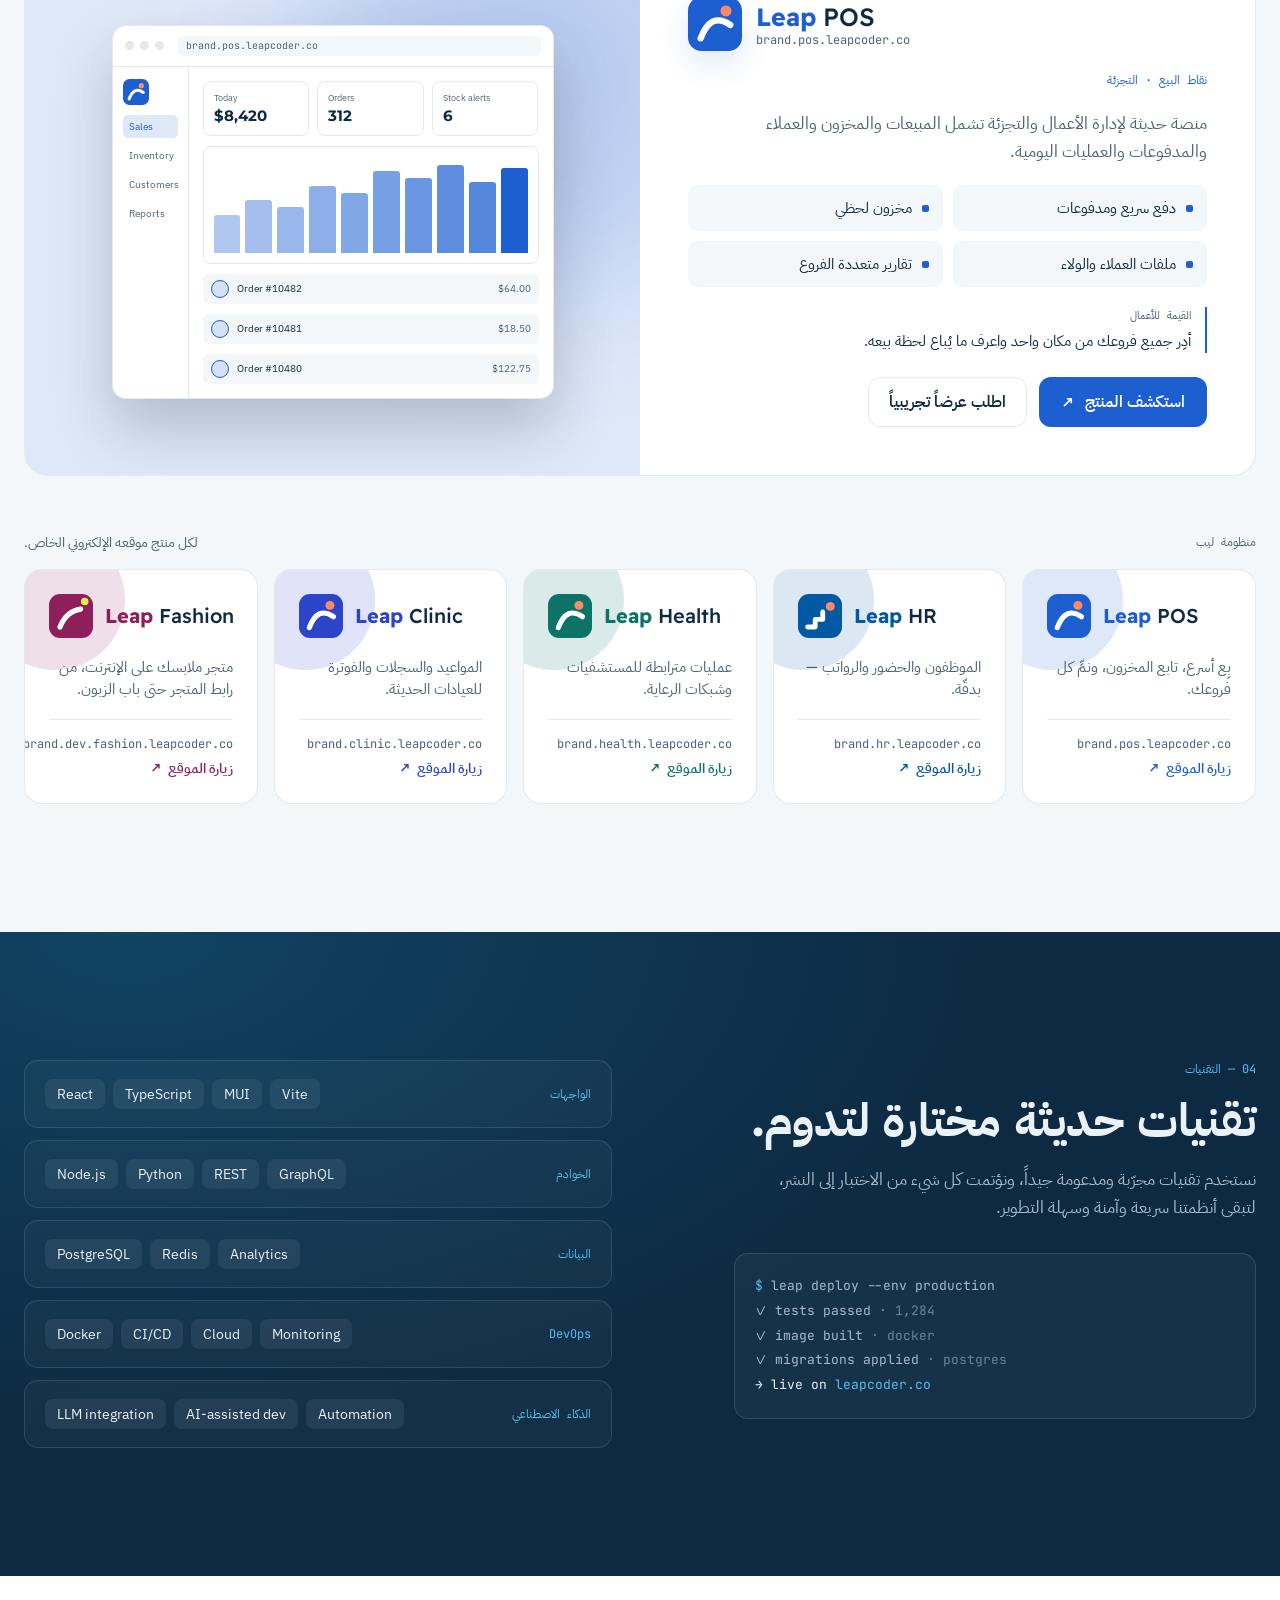
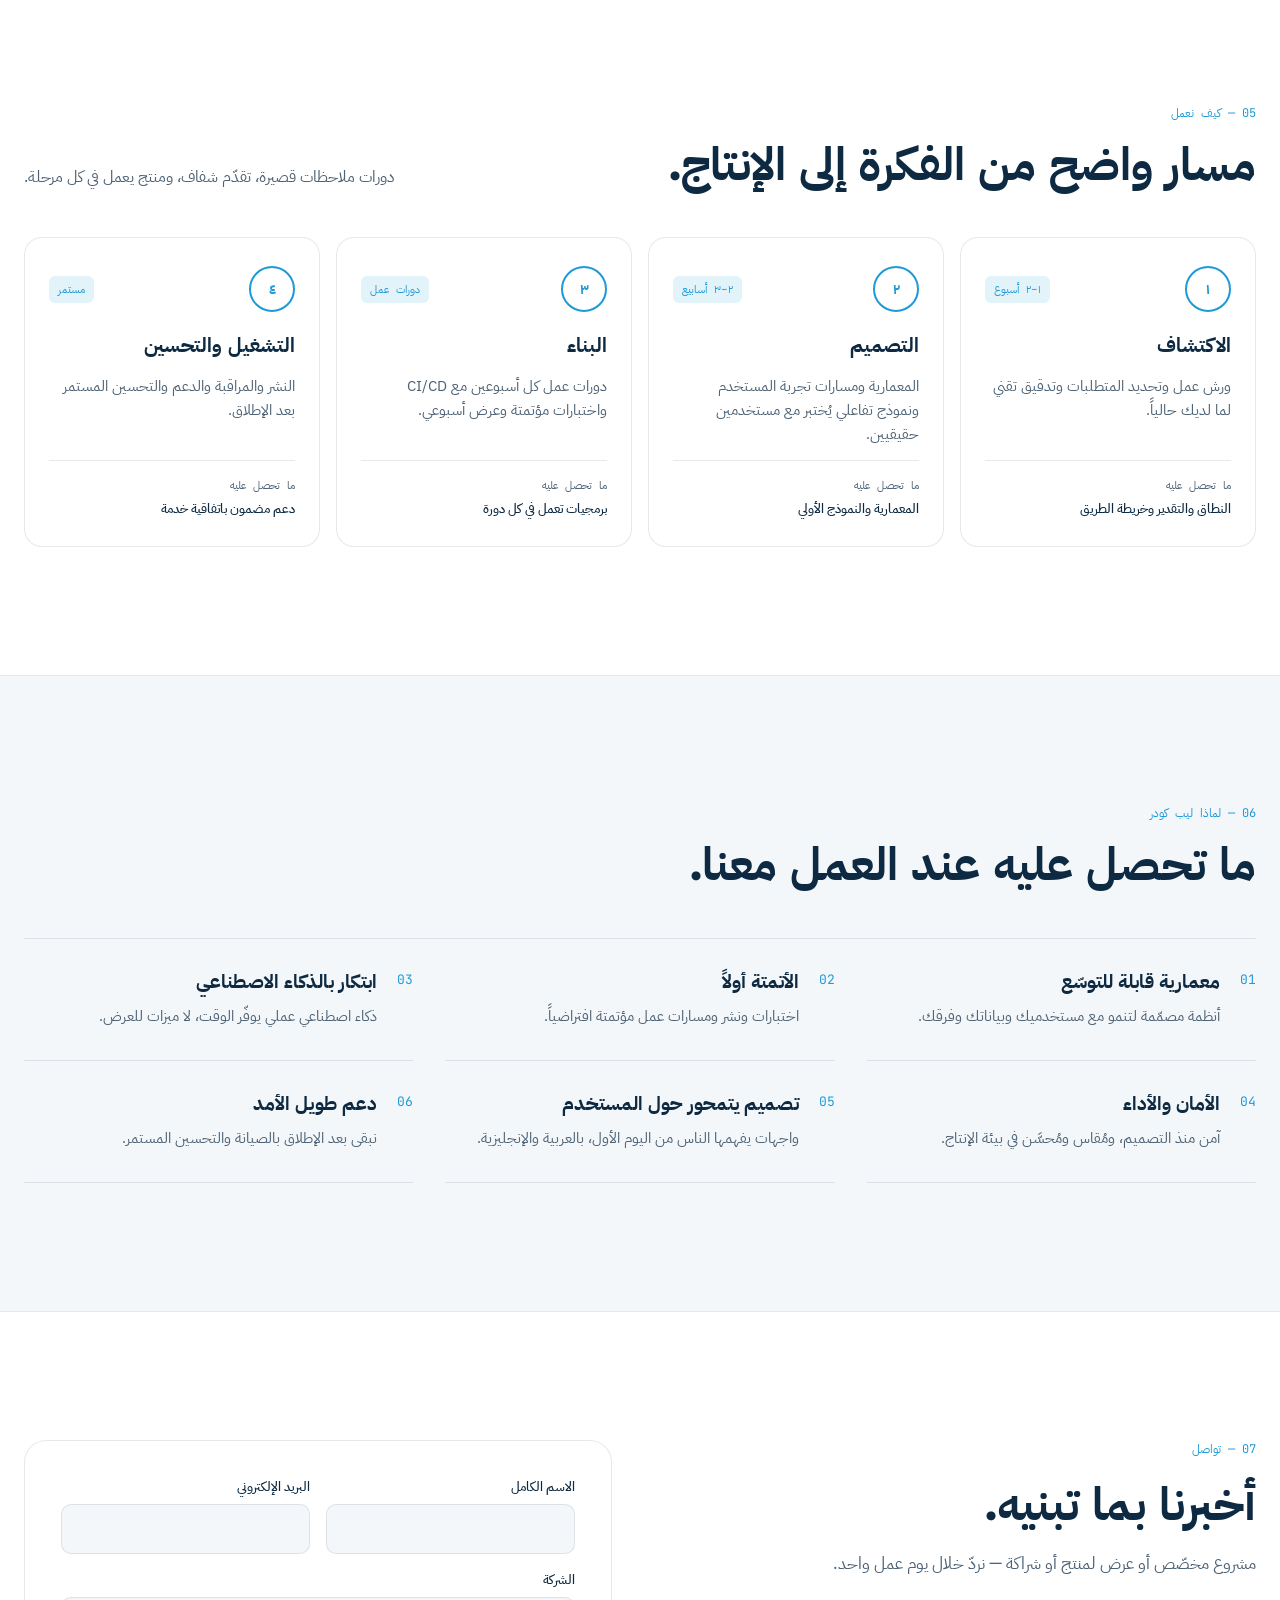
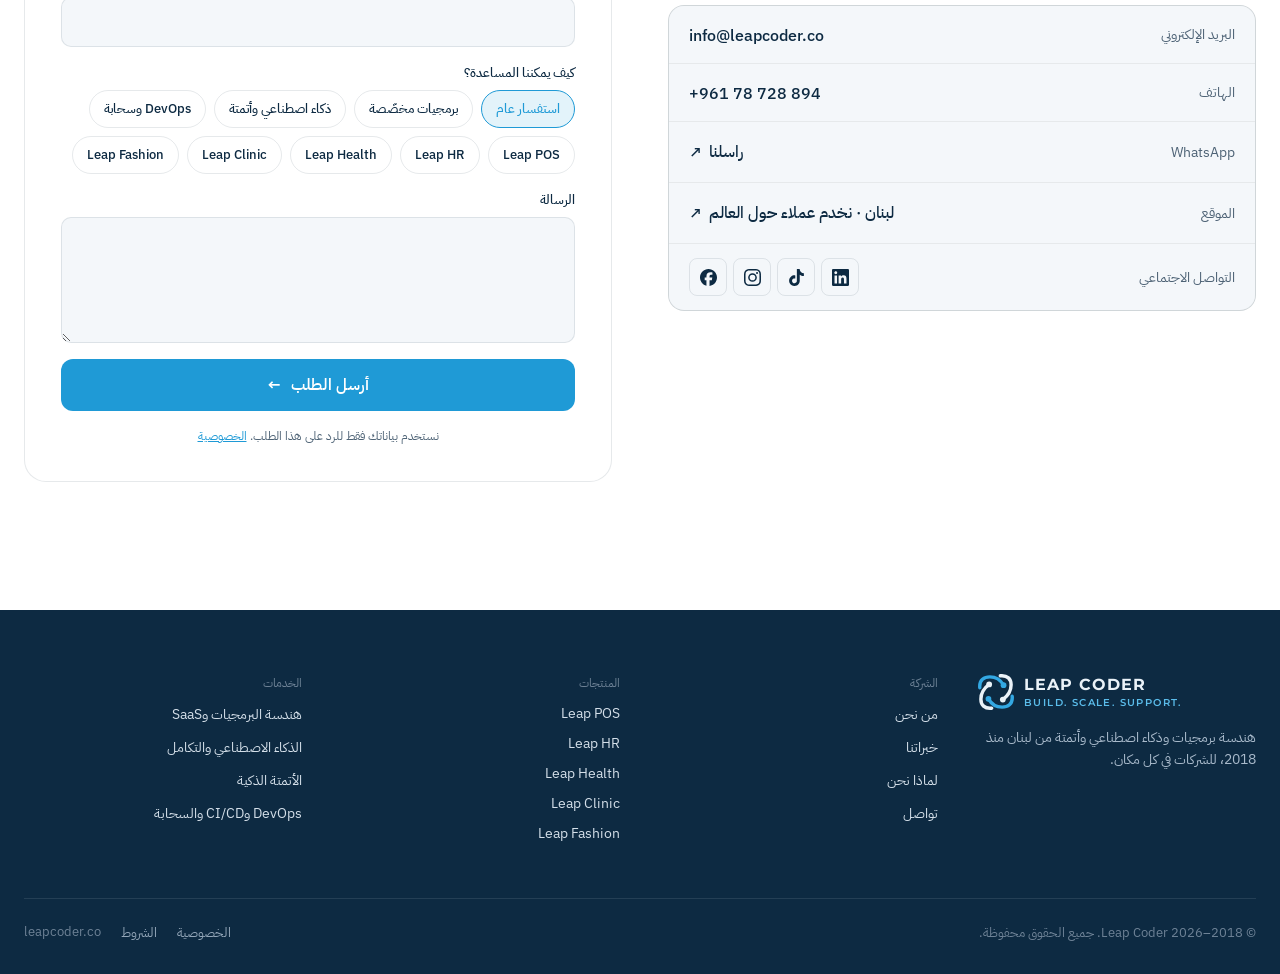
==== commit d99f284b: "build: leap-coder 6756284" ====
--- a/ar/index.html
+++ b/ar/index.html
@@ -17,7 +17,7 @@
       })();
     </script>
     <title>ليب كودر — نهندس حلولاً رقمية أكثر ذكاءً</title>
-    <meta name="description" content="ليب كودر — هندسة برمجيات وذكاء اصطناعي وأتمتة وDevOps من لبنان. موطن Leap POS وLeap HR وLeap Health وLeap Clinic." />
+    <meta name="description" content="ليب كودر — هندسة برمجيات وذكاء اصطناعي وأتمتة وDevOps من لبنان. موطن Leap POS وLeap HR وLeap Health وLeap Clinic وLeap Fashion." />
     <link rel="icon" type="image/svg+xml" href="/leapcoder-mark.svg" />
     <link rel="canonical" href="https://www.leapcoder.co/ar/" />
     <link rel="alternate" hreflang="en" href="https://www.leapcoder.co/" />
@@ -28,16 +28,16 @@
     <meta property="og:site_name" content="Leap Coder" />
     <meta property="og:locale" content="ar_LB" />
     <meta property="og:title" content="ليب كودر — نهندس حلولاً رقمية أكثر ذكاءً" />
-    <meta property="og:description" content="هندسة برمجيات وذكاء اصطناعي وأتمتة وDevOps من لبنان. موطن Leap POS وLeap HR وLeap Health وLeap Clinic." />
+    <meta property="og:description" content="هندسة برمجيات وذكاء اصطناعي وأتمتة وDevOps من لبنان. موطن Leap POS وLeap HR وLeap Health وLeap Clinic وLeap Fashion." />
     <meta property="og:url" content="https://www.leapcoder.co/ar/" />
     <meta property="og:image" content="https://www.leapcoder.co/og-image.png" />
     <meta property="og:image:width" content="1200" />
     <meta property="og:image:height" content="630" />
     <meta name="twitter:card" content="summary_large_image" />
     <meta name="twitter:title" content="ليب كودر — نهندس حلولاً رقمية أكثر ذكاءً" />
-    <meta name="twitter:description" content="هندسة برمجيات وذكاء اصطناعي وأتمتة وDevOps من لبنان. موطن Leap POS وLeap HR وLeap Health وLeap Clinic." />
+    <meta name="twitter:description" content="هندسة برمجيات وذكاء اصطناعي وأتمتة وDevOps من لبنان. موطن Leap POS وLeap HR وLeap Health وLeap Clinic وLeap Fashion." />
     <meta name="twitter:image" content="https://www.leapcoder.co/og-image.png" />
-    <script type="application/ld+json">{"@context":"https://schema.org","@type":"Organization","name":"Leap Coder","url":"https://www.leapcoder.co","slogan":"Build. Scale. Support.","foundingDate":"2018","hasMap":"https://maps.app.goo.gl/2paXP2Js2Pjn98LX8","sameAs":["https://www.facebook.com/leapcoder","https://www.instagram.com/leap_coder","https://www.tiktok.com/@leap_coder","https://www.linkedin.com/company/leap-coder"],"foundingLocation":{"@type":"Place","name":"Lebanon"},"email":"info@leapcoder.co","telephone":"+961-78-728-894","contactPoint":{"@type":"ContactPoint","telephone":"+961-78-728-894","email":"info@leapcoder.co","contactType":"sales","availableLanguage":["English","Arabic"]},"address":{"@type":"PostalAddress","addressCountry":"LB"},"brand":[{"@type":"Brand","name":"Leap POS","url":"https://brand.pos.leapcoder.co"},{"@type":"Brand","name":"Leap HR","url":"https://brand.hr.leapcoder.co"},{"@type":"Brand","name":"Leap Health","url":"https://brand.health.leapcoder.co"},{"@type":"Brand","name":"Leap Clinic","url":"https://brand.clinic.leapcoder.co"}]}</script>
+    <script type="application/ld+json">{"@context":"https://schema.org","@type":"Organization","name":"Leap Coder","url":"https://www.leapcoder.co","slogan":"Build. Scale. Support.","foundingDate":"2018","hasMap":"https://maps.app.goo.gl/2paXP2Js2Pjn98LX8","sameAs":["https://www.facebook.com/leapcoder","https://www.instagram.com/leap_coder","https://www.tiktok.com/@leap_coder","https://www.linkedin.com/company/leap-coder"],"foundingLocation":{"@type":"Place","name":"Lebanon"},"email":"info@leapcoder.co","telephone":"+961-78-728-894","contactPoint":{"@type":"ContactPoint","telephone":"+961-78-728-894","email":"info@leapcoder.co","contactType":"sales","availableLanguage":["English","Arabic"]},"address":{"@type":"PostalAddress","addressCountry":"LB"},"brand":[{"@type":"Brand","name":"Leap POS","url":"https://brand.pos.leapcoder.co"},{"@type":"Brand","name":"Leap HR","url":"https://brand.hr.leapcoder.co"},{"@type":"Brand","name":"Leap Health","url":"https://brand.health.leapcoder.co"},{"@type":"Brand","name":"Leap Clinic","url":"https://brand.clinic.leapcoder.co"},{"@type":"Brand","name":"Leap Fashion","url":"https://brand.dev.fashion.leapcoder.co"}]}</script>
     <link rel="preconnect" href="https://fonts.googleapis.com" />
     <link rel="preconnect" href="https://fonts.gstatic.com" crossorigin />
     <link
@@ -48,7 +48,7 @@
       rel="stylesheet"
       href="https://fonts.googleapis.com/css2?family=Material+Symbols+Rounded:opsz,wght,FILL,GRAD@24,400,0,0&display=block"
     />
-    <script type="module" crossorigin src="/assets/index-kzuEs1a0.js"></script>
+    <script type="module" crossorigin src="/assets/index-D4bUuOaM.js"></script>
     <link rel="stylesheet" crossorigin href="/assets/index-B8cOU7kC.css">
   </head>
   <body>
